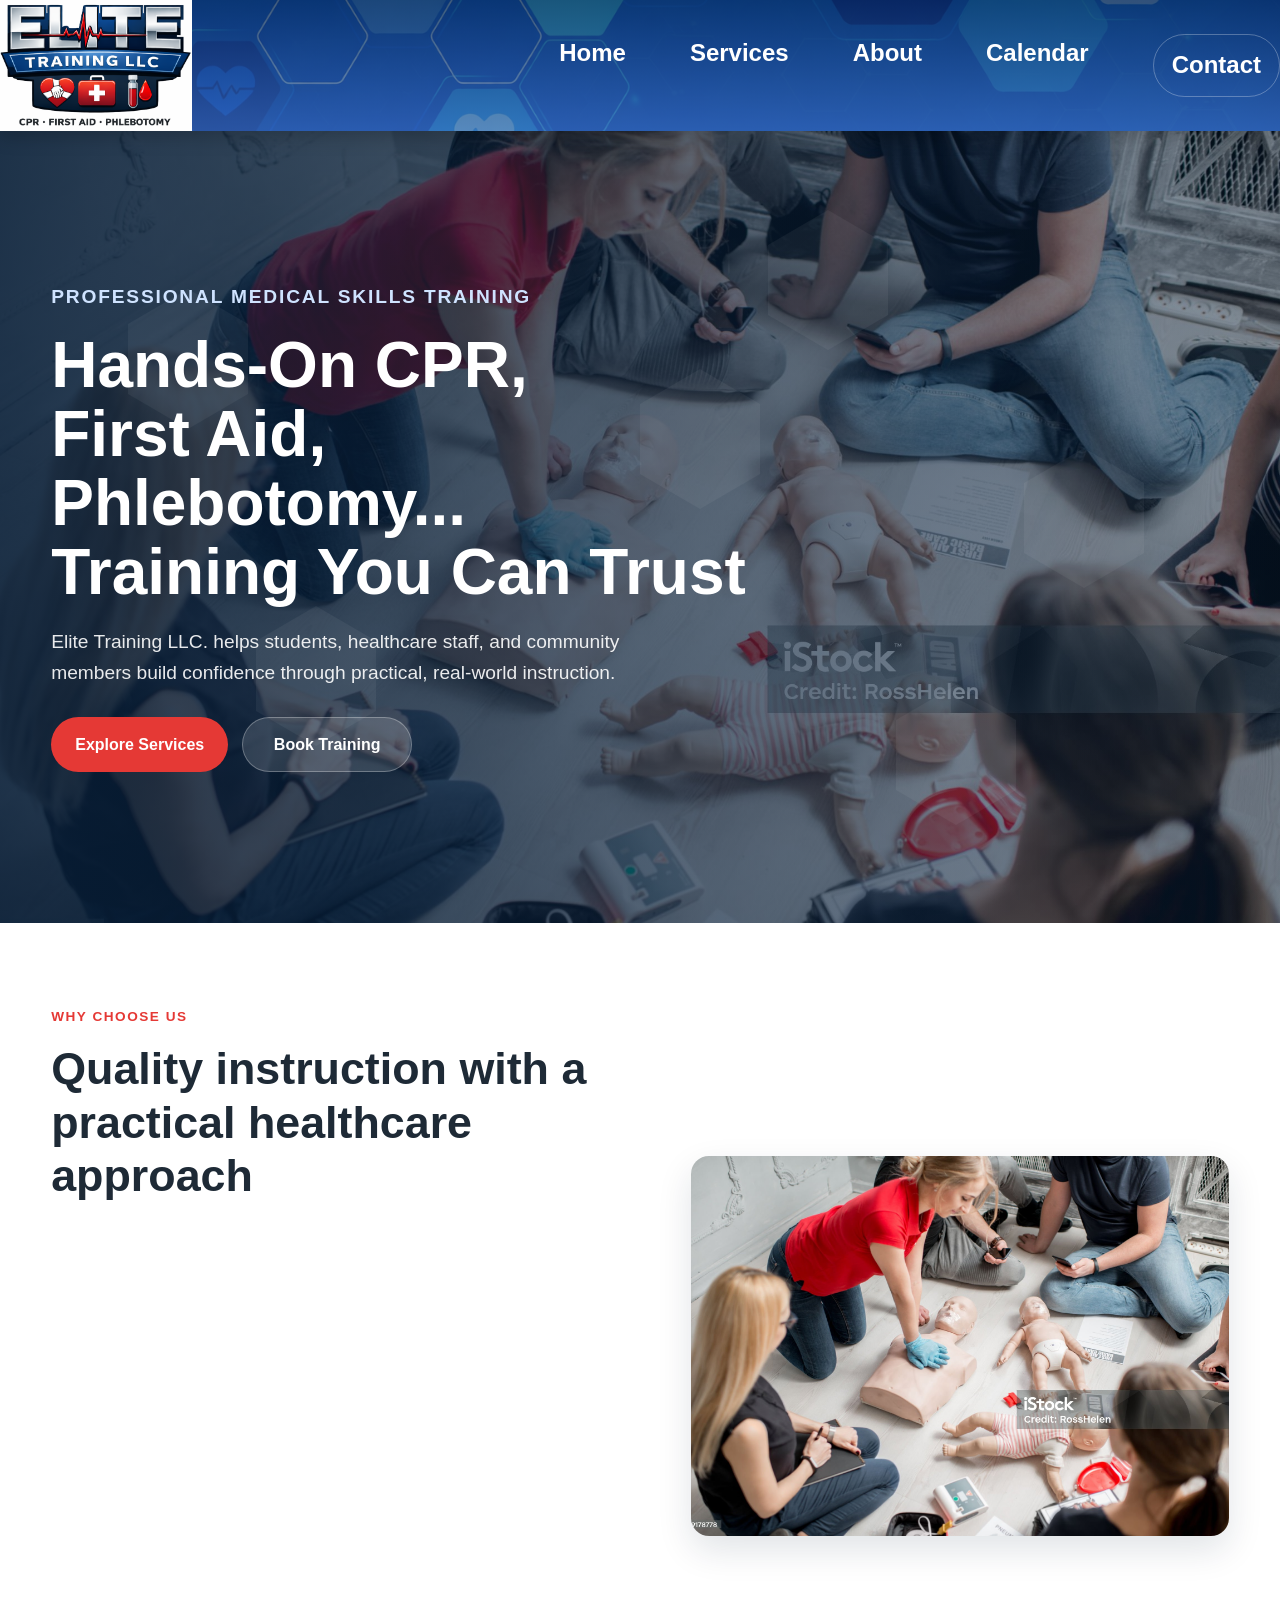
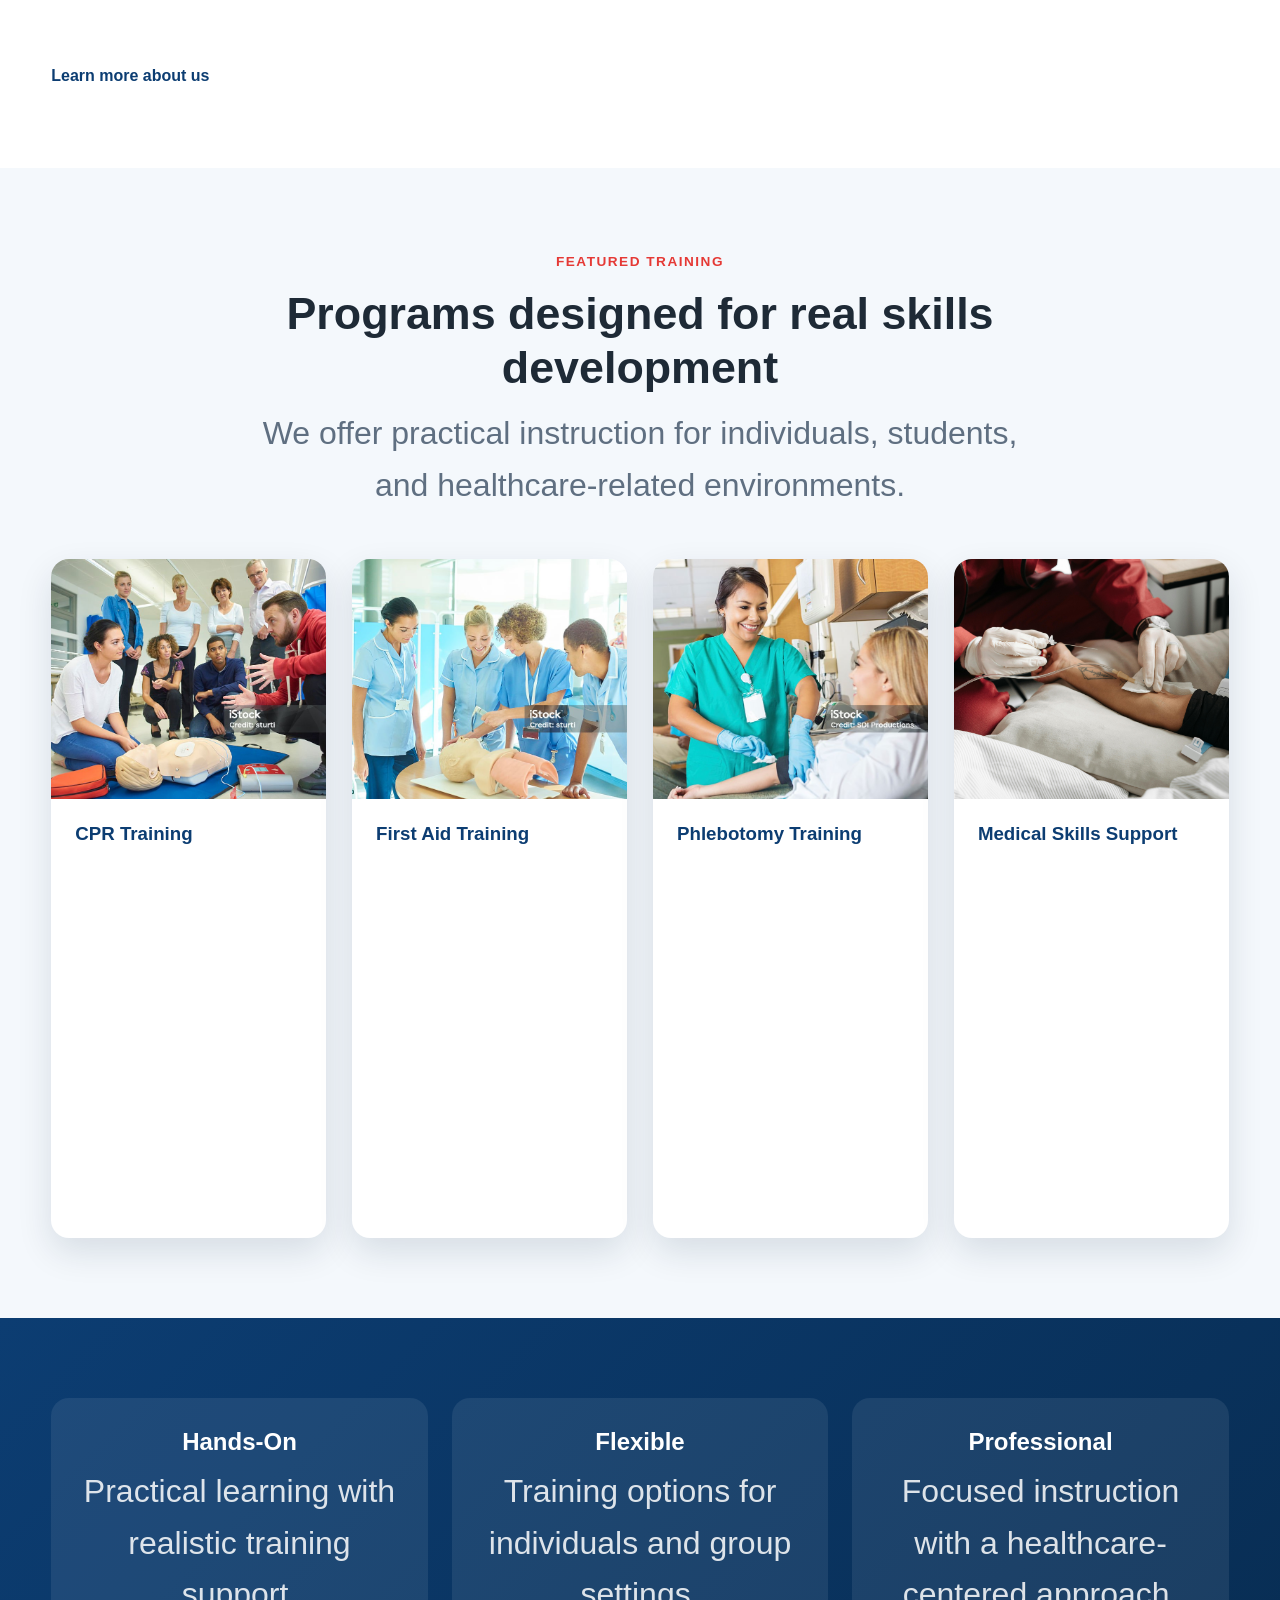
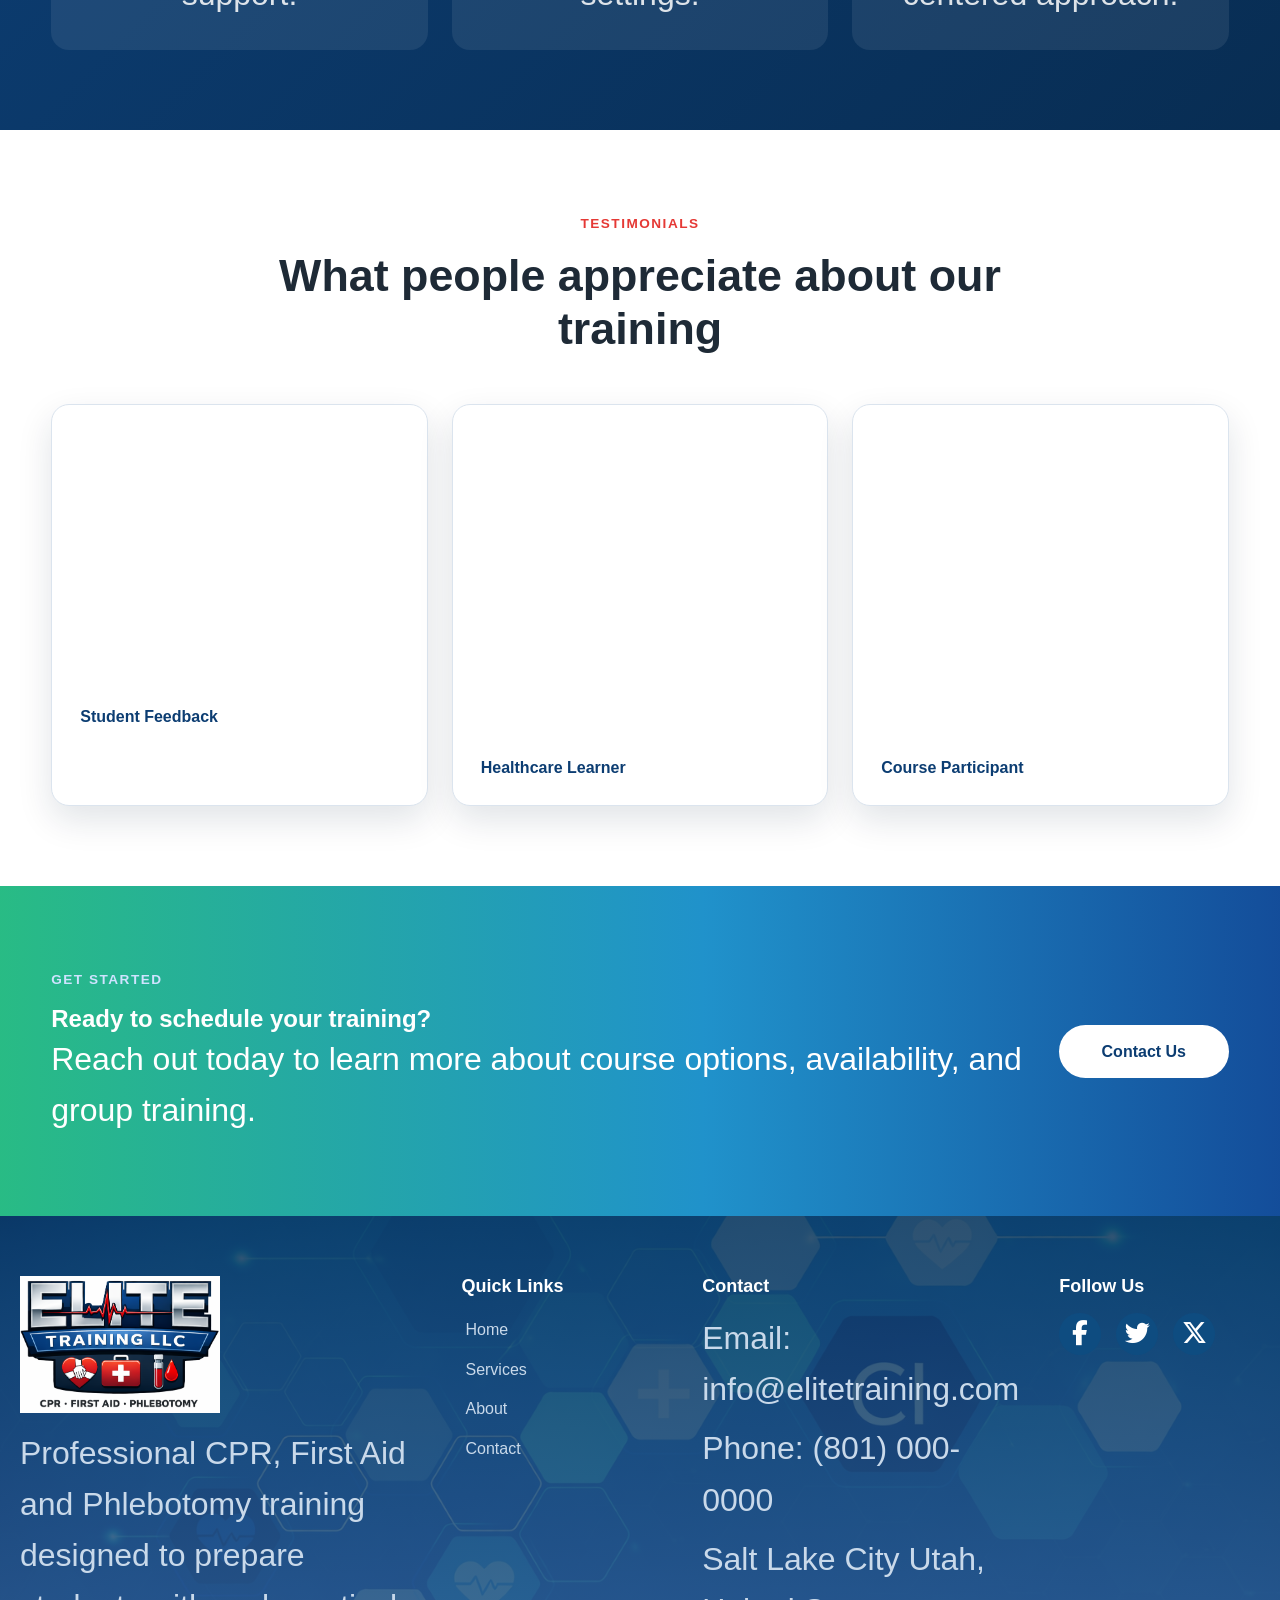
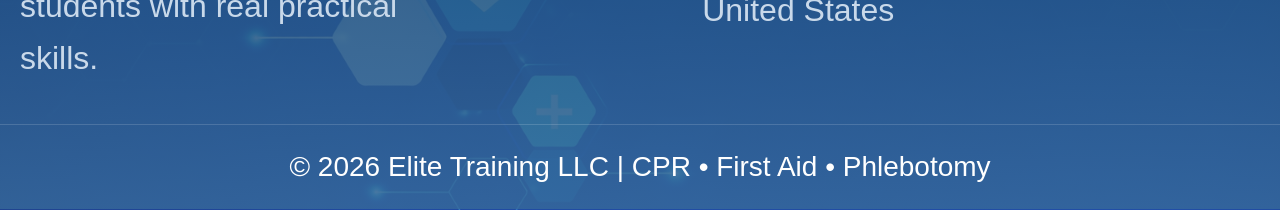
==== index.html @ 1e9cdbea "first commit" ====
<!DOCTYPE html>
<html lang="en">

<head>
    <meta charset="UTF-8" />
    <meta name="viewport" content="width=device-width, initial-scale=1.0" />
    <title>Elite Training LLC | CPR, First Aid & Phlebotomy Training</title>
    <meta name="description"
        content="Elite Training LLC offers professional CPR, First Aid, Phlebotomy, and medical skills training with hands-on instruction and flexible scheduling." />
    <link rel="stylesheet" href="https://cdnjs.cloudflare.com/ajax/libs/font-awesome/6.5.0/css/all.min.css">
    <link rel="stylesheet" href="style/styles.css" />
</head>

<body>
    <header class="site-header">
        <div class="container nav-container">
            <a href="index.html" class="brand">
                <img src="images/eliteLogo.png" alt="Elite Training LLC Logo" class="brand-logo" />
            </a>

            <button class="menu-toggle" id="menuToggle" aria-label="Open navigation">
                ☰
            </button>

            <nav class="site-nav" id="siteNav">
                <a href="index.html active">Home</a>
                <a href="services.html">Services</a>
                <a href="about.html">About</a>
                <a href="calendar.html">Calendar</a>
                <a href="contact.html" class="nav-btn">Contact</a>
            </nav>
        </div>
    </header>

    <main>
        <section class="hero">
            <div class="hex-background">

                <div class="hex"></div>
                <div class="hex"></div>
                <div class="hex"></div>
                <div class="hex"></div>
                <div class="hex"></div>
                <div class="hex"></div>

            </div>
            <div class="hero-overlay"></div>
            <div class="container hero-content">
                <div class="hero-text">
                    <span class="eyebrow">Professional Medical Skills Training</span>
                    <h1>Hands-On CPR, <br> First Aid, Phlebotomy... <br> Training You Can Trust</h1>
                    <p>
                        Elite Training LLC. helps students, healthcare staff, and community
                        members build confidence through practical, real-world instruction.
                    </p>

                    <div class="hero-actions">
                        <a href="services.html" class="btn btn-primary">Explore Services</a>
                        <a href="contact.html" class="btn btn-secondary">Book Training</a>
                    </div>
                </div>
            </div>
        </section>

        <section class="section intro-section">
            <div class="container two-col">
                <div>
                    <span class="section-tag">Why Choose Us</span>
                    <h2>Quality instruction with a practical healthcare approach</h2>
                    <p>
                        We provide focused, supportive, and hands-on training designed to
                        help learners gain the skills they need in real emergency and
                        clinical settings.
                    </p>
                    <p>
                        Whether you are beginning your journey or refreshing your knowledge,
                        our courses are built to help you learn with clarity and confidence.
                    </p>
                    <a href="about.html" class="text-link">Learn more about us</a>
                </div>
                <div class="image-card">
                    <img src="images/cprtraining.jpg" alt="CPR training class" />
                </div>
            </div>
        </section>

        <section class="section services-preview">
            <div class="container">
                <div class="section-heading">
                    <span class="section-tag">Featured Training</span>
                    <h2>Programs designed for real skills development</h2>
                    <p>
                        We offer practical instruction for individuals, students, and
                        healthcare-related environments.
                    </p>
                </div>

                <div class="card-grid">
                    <article class="service-card">
                        <img src="images/cpr.jpg" alt="CPR training session" />
                        <div class="card-body">
                            <h3>CPR Training</h3>
                            <p>
                                Learn essential lifesaving response skills through guided,
                                hands-on practice.
                            </p>
                        </div>
                    </article>

                    <article class="service-card">
                        <img src="images/cprlab.jpg" alt="First aid and healthcare training" />
                        <div class="card-body">
                            <h3>First Aid Training</h3>
                            <p>
                                Build confidence in responding to common emergencies safely and
                                effectively.
                            </p>
                        </div>
                    </article>

                    <article class="service-card">
                        <img src="images/phlebotomy.jpg" alt="Phlebotomy instruction" />
                        <div class="card-body">
                            <h3>Phlebotomy Training</h3>
                            <p>
                                Develop strong foundational blood-draw techniques and patient
                                care practices.
                            </p>
                        </div>
                    </article>

                    <article class="service-card">
                        <img src="images/IVtherapy.jpg" alt="IV therapy training" />
                        <div class="card-body">
                            <h3>Medical Skills Support</h3>
                            <p>
                                Expand your practical exposure with clinical-style instruction
                                and guided learning.
                            </p>
                        </div>
                    </article>
                </div>
            </div>
        </section>

        <section class="section stats-section">
            <div class="container stats-grid">
                <div class="stat-box">
                    <h3>Hands-On</h3>
                    <p>Practical learning with realistic training support.</p>
                </div>
                <div class="stat-box">
                    <h3>Flexible</h3>
                    <p>Training options for individuals and group settings.</p>
                </div>
                <div class="stat-box">
                    <h3>Professional</h3>
                    <p>Focused instruction with a healthcare-centered approach.</p>
                </div>
            </div>
        </section>

        <section class="section testimonials-section">
            <div class="container">
                <div class="section-heading">
                    <span class="section-tag">Testimonials</span>
                    <h2>What people appreciate about our training</h2>
                </div>
                <div class="testimonial-grid">
                    <article class="testimonial-card">
                        <p>“The training felt practical, welcoming, and easy to follow. I left feeling much more
                            confident.”</p>
                        <h4>Student Feedback</h4>
                    </article>
                    <article class="testimonial-card">
                        <p>“Great hands-on instruction and clear explanations. The learning
                            environment was professional and supportive.”</p>
                        <h4>Healthcare Learner</h4>
                    </article>
                    <article class="testimonial-card">
                        <p>
                            “Very organized, modern, and engaging training. It helped me feel
                            prepared for real situations.”
                        </p>
                        <h4>Course Participant</h4>
                    </article>
                </div>
            </div>
        </section>

        <section class="section cta-section">
            <div class="container cta-box">
                <div>
                    <span class="section-tag light">Get Started</span>
                    <h2>Ready to schedule your training?</h2>
                    <p>Reach out today to learn more about course options, availability,
                        and group training.</p>
                </div>
                <a href="contact.html" class="btn btn-light">Contact Us</a>
            </div>
        </section>
    </main>

    <footer class="elite-footer">
        <div class="footer-container">
            <div class="footer-logo">
                <img src="images/eliteLogo.png" alt="Elite Training Logo">
                <p>
                    Professional CPR, First Aid and Phlebotomy training designed to prepare students with real practical
                    skills.
                </p>
            </div>

            <div class="footer-links">
                <h3>Quick Links</h3>
                <ul>
                    <li><a href="index.html">Home</a></li>
                    <li><a href="services.html">Services</a></li>
                    <li><a href="about.html">About</a></li>
                    <li><a href="contact.html">Contact</a></li>
                </ul>
            </div>

            <div class="footer-contact">
                <h3>Contact</h3>
                <p>Email: info@elitetraining.com</p>
                <p>Phone: (801) 000-0000</p>
                <p>Salt Lake City Utah, United States</p>
            </div>

            <div class="footer-social">
                <h3>Follow Us</h3>
                <div class="social-icons">
                    <a href="#"><i class="fa-brands fa-facebook-f"></i></a>
                    <a href="#"><i class="fa-brands fa-twitter"></i></a>
                    <a href="#"><i class="fa-brands fa-x-twitter"></i></a>
                </div>
            </div>
        </div>
        <div class="footer-bottom">
            <p>© 2026 Elite Training LLC | CPR • First Aid • Phlebotomy</p>
        </div>
    </footer>
    <script src="js/script.js"></script>
</body>

</html>
---- style/styles.css ----
:root {
  --primary: #0c3d72;
  --primary-dark: #082d53;
  --accent: #e53935;
  --accent-dark: #c62828;
  --light: #f4f8fc;
  --white: #ffffff;
  --text: #1e2a36;
  --muted: #5f6f81;
  --border: #dbe4ee;
  --shadow: 0 14px 35px rgba(10, 32, 61, 0.12);
  --radius: 18px;
  --max-width: 1200px;
  --transition: 0.3s ease;
}

* {
  margin: 0;
  padding: 0;
  box-sizing: border-box;
}

html {
  scroll-behavior: smooth;
}

body {
  font-family: Arial, Helvetica, sans-serif;
  color: var(--text);
  background: var(--white);
  line-height: 1.6;
}

img {
  display: block;
  width: 100%;
}

a {
  text-decoration: none;
}

ul {
  padding-left: 20px;
}

.container {
  width: min(92%, var(--max-width));
  margin: 0 auto;
}

.section {
  padding: 80px 0;
}

.alt-section {
  background: var(--light);
}

.section-tag {
  display: inline-block;
  color: var(--accent);
  font-weight: 700;
  text-transform: uppercase;
  letter-spacing: 1.5px;
  font-size: 0.85rem;
  margin-bottom: 14px;
}

.section-tag.light {
  color: #cfe3ff;
}

.section-heading {
  text-align: center;
  max-width: 760px;
  margin: 0 auto 48px;
}

.section-heading h2 {
  font-size: clamp(2rem, 4vw, 2.8rem);
  margin-bottom: 14px;
}

.section-heading p {
  color: var(--muted);
}

h1,
h2,
h3,
h4 {
  line-height: 1.2;
}

p {
  color: var(--muted);
}

.site-header {
  position: sticky;
  top: 0;
  z-index: 1000;

  background-image:
    linear-gradient(rgba(10, 40, 80, 0.75), rgba(55, 104, 168, 0.75)),
    url("../images/background2.png");

  background-size: cover;
  background-position: center;
  background-repeat: no-repeat;

  backdrop-filter: blur(4px);
  box-shadow: 0 6px 18px rgba(0, 0, 0, .2);
}

.nav-container{
  display:flex;
  align-items:center;
  justify-content:space-between;
  min-height:86px;
  width:100%;
}

.brand {
  display: flex;
  align-items: center;
}

.brand-logo {
  width: 240px;
  max-width: 80%;
 margin-right:auto;
}

.site-nav {
  display: flex;
  align-items: right;
  gap: 64px;
}

.site-nav a {
  color: var(--white);
  font-weight: 600;
  transition: var(--transition);
  font-size: 1.5em;
}

.site-nav a:hover,
.site-nav a.active {
  color: #cfe3ff;
}

.nav-btn {
  padding: 11px 18px;
  border: 1px solid rgba(255, 255, 255, 0.28);
  border-radius: 999px;
}

.menu-toggle {
  display: none;
  background: transparent;
  border: none;
  color: var(--white);
  font-size: 2rem;
  cursor: pointer;
}

/* Navigation bar */
.hex-background {

  position: absolute;
  top: 0;
  left: 0;

  width: 100%;
  height: 100%;

  overflow: hidden;

  z-index: 1;

}

.hex {

  position: absolute;

  width: 120px;
  height: 70px;

  background: rgba(255, 255, 255, .05);

  margin: 35px 0;

  animation: floatHex 12s infinite ease-in-out;

}

.hex:before,
.hex:after {

  content: "";

  position: absolute;

  width: 0;

  border-left: 60px solid transparent;
  border-right: 60px solid transparent;

}

.hex:before {

  bottom: 100%;
  border-bottom: 35px solid rgba(255, 255, 255, .05);

}

.hex:after {

  top: 100%;
  border-top: 35px solid rgba(255, 255, 255, .05);

}

.hex:nth-child(1) {
  top: 20%;
  left: 10%;
}

.hex:nth-child(2) {
  top: 60%;
  left: 20%;
}

.hex:nth-child(3) {
  top: 30%;
  left: 50%;
}

.hex:nth-child(4) {
  top: 70%;
  left: 70%;
}

.hex:nth-child(5) {
  top: 40%;
  left: 80%;
}

.hex:nth-child(6) {
  top: 10%;
  left: 60%;
}

@keyframes floatHex {

  0% {
    transform: translateY(0)
  }

  50% {
    transform: translateY(-25px)
  }

  100% {
    transform: translateY(0)
  }

}

/*end navigation animation*/



.hero {
  position: relative;
  min-height: 88vh;
  background: url("../images/cprtraining.jpg") center center / cover no-repeat;
  display: flex;
  align-items: center;
}

.hero-overlay {
  position: absolute;
  inset: 0;
  background:
    linear-gradient(to right, rgba(8, 31, 57, 0.86), rgba(8, 31, 57, 0.38)),
    linear-gradient(to top, rgba(8, 31, 57, 0.2), rgba(8, 31, 57, 0.1));
}

.hero-content {
  position: relative;
  z-index: 2;
}

.hero-text {
  max-width: 700px;
  color: var(--white);
}

.eyebrow {
  display: inline-block;
  margin-bottom: 18px;
  color: #cfe3ff;
  text-transform: uppercase;
  letter-spacing: 1.8px;
  font-size: 1.2rem;
  font-weight: 700;
}

.hero h1 {
  font-size: clamp(2.4rem, 5vw, 4.4rem);
  line-height: 1.08;
  margin-bottom: 20px;
  color: var(--white);
}

.hero p {
  color: rgba(255, 255, 255, 0.9);
  max-width: 620px;
  font-size: 1.2rem;
  margin-bottom: 28px;
}

.hero-actions {
  display: flex;
  flex-wrap: wrap;
  gap: 14px;
}

.btn {
  display: inline-flex;
  align-items: center;
  justify-content: center;
  min-width: 170px;
  padding: 14px 24px;
  border-radius: 999px;
  font-weight: 700;
  transition: var(--transition);
}

.btn-primary {
  background: var(--accent);
  color: var(--white);
}

.btn-primary:hover {
  background: var(--accent-dark);
  transform: translateY(-2px);
}

.btn-secondary {
  background: rgba(255, 255, 255, 0.14);
  color: var(--white);
  border: 1px solid rgba(255, 255, 255, 0.28);
}

.btn-secondary:hover {
  background: rgba(255, 255, 255, 0.22);
}

.btn-light {
  background: var(--white);
  color: var(--primary);
}

.btn-light:hover {
  transform: translateY(-2px);
}

.two-col {
  display: grid;
  grid-template-columns: 1.1fr 1fr;
  gap: 48px;
  align-items: center;
}

.two-col h2 {
  font-size: clamp(1.9rem, 4vw, 2.8rem);
  margin-bottom: 18px;
}

.two-col p+p {
  margin-top: 14px;
}

.text-link {
  display: inline-block;
  margin-top: 18px;
  color: var(--primary);
  font-weight: 700;
}

.image-card {
  border-radius: var(--radius);
  overflow: hidden;
  box-shadow: var(--shadow);
}

.image-card img {
  height: 100%;
  min-height: 380px;
  object-fit: cover;
}

.services-preview {
  background: var(--light);
}

.card-grid {
  display: grid;
  grid-template-columns: repeat(4, 1fr);
  gap: 26px;
}

.service-card {
  background: var(--white);
  border-radius: var(--radius);
  overflow: hidden;
  box-shadow: var(--shadow);
  transition: var(--transition);
}

.service-card:hover {
  transform: translateY(-6px);
}

.service-card img {
  height: 240px;
  object-fit: cover;
}

.card-body {
  padding: 24px;
}

.card-body h3 {
  margin-bottom: 10px;
  color: var(--primary);
}

.stats-section {
  background: linear-gradient(135deg, var(--primary), var(--primary-dark));
}

.stats-grid {
  display: grid;
  grid-template-columns: repeat(3, 1fr);
  gap: 24px;
}

.stat-box {
  background: rgba(255, 255, 255, 0.08);
  padding: 30px;
  border-radius: var(--radius);
  color: var(--white);
  text-align: center;
}

.stat-box h3 {
  margin-bottom: 10px;
  color: var(--white);
  font-size: 1.5rem;
}

.stat-box p {
  color: rgba(255, 255, 255, 0.85);
}

.testimonial-grid {
  display: grid;
  grid-template-columns: repeat(3, 1fr);
  gap: 24px;
}

.testimonial-card {
  background: var(--white);
  border: 1px solid var(--border);
  border-radius: var(--radius);
  padding: 28px;
  box-shadow: var(--shadow);
}

.testimonial-card p {
  margin-bottom: 18px;
}

.testimonial-card h4 {
  color: var(--primary);
}

.cta-section {
  background: linear-gradient(90deg,
      rgb(27 183 125 / 94%) 0%,
      rgb(20 140 200 / 95%) 55%,
      rgb(10 70 150 / 96%) 100%);
}

.cta-box {
  display: flex;
  justify-content: space-between;
  align-items: center;
  gap: 30px;
}

.cta-box h2,
.cta-box p {
  color: var(--white);
}

.page-banner {
  background-image:
    linear-gradient(rgba(10, 40, 80, 0.75), rgba(17, 82, 167, 0.75)),
    url("../images/elitebackground.png");

  background-size: cover;
  background-position: center;
  background-repeat: no-repeat;

  backdrop-filter: blur(4px);
  box-shadow: 0 6px 18px rgba(0, 0, 0, .2);
  color: var(--white);
  padding: 90px 0 70px;
}

.page-banner h1 {
  font-size: clamp(2.2rem, 5vw, 3.8rem);
  margin-bottom: 14px;
  max-width: 850px;
}

.page-banner p {
  color: rgba(255, 255, 255, 0.88);
  max-width: 720px;
}

.service-list {
  display: grid;
  gap: 40px;
}

.service-row {
  display: grid;
  grid-template-columns: 1fr 1fr;
  gap: 34px;
  align-items: center;
  background: var(--white);
  border-radius: var(--radius);
  box-shadow: var(--shadow);
  overflow: hidden;
}

.service-row.reverse .service-image {
  order: 2;
}

.service-row.reverse .service-text {
  order: 1;
}

.service-image img {
  height: 100%;
  min-height: 380px;
  object-fit: cover;
}

.service-text {
  padding: 34px;
}

.service-text h2 {
  color: var(--primary);
  margin-bottom: 14px;
}

.service-text p {
  margin-bottom: 16px;
}

.about-list li,
.service-text li {
  margin-bottom: 10px;
  color: var(--muted);
}

.contact-layout {
  display: grid;
  grid-template-columns: 0.95fr 1.05fr;
  gap: 34px;
}

.contact-info,
.contact-form-wrap {
  background: var(--white);
  border-radius: var(--radius);
  box-shadow: var(--shadow);
  padding: 34px;
}

.contact-info h2,
.contact-form h2 {
  color: var(--primary);
  margin-bottom: 14px;
}

.info-box {
  margin-top: 22px;
  padding: 18px;
  background: var(--light);
  border-radius: 14px;
}

.info-box h3 {
  color: var(--primary);
  margin-bottom: 6px;
}

.contact-side-image {
  margin-top: 24px;
  border-radius: 16px;
  height: 280px;
  object-fit: cover;
}

.contact-form {
  display: grid;
  gap: 12px;
}

.contact-form label {
  font-weight: 700;
  color: var(--text);
}

.contact-form input,
.contact-form select,
.contact-form textarea {
  width: 100%;
  padding: 14px 16px;
  border: 1px solid var(--border);
  border-radius: 14px;
  outline: none;
  font-size: 1rem;
  transition: var(--transition);
}

.contact-form input:focus,
.contact-form select:focus,
.contact-form textarea:focus {
  border-color: var(--primary);
  box-shadow: 0 0 0 4px rgba(12, 61, 114, 0.1);
}

.form-btn {
  margin-top: 8px;
  border: none;
  cursor: pointer;
}

.form-message {
  margin-top: 8px;
  font-weight: 700;
  color: var(--primary);
}

/* FOOTER */

.elite-footer {

  background-image:
    linear-gradient(rgba(11, 52, 88, 0.85), rgba(55, 106, 154, 0.9)),
    url("../images/background2.png");

  background-size: cover;
  background-position: center;
  background-repeat: no-repeat;

  color: white;
  padding-top: 60px;
  font-family: Arial, Helvetica, sans-serif;
}

.footer-container {
  max-width: 1500px;
  margin: auto;
  display: grid;
  grid-template-columns: 2fr 1fr 1fr 1fr;
  gap: 40px;
  padding: 0 20px 40px;
}

.footer-logo img {
  width: 200px;
  margin-bottom: 15px;
}

.footer-logo p {
  color: #c9d9ea;
  line-height: 1.6;
}

.footer-links h3,
.footer-contact h3,
.footer-social h3 {
  margin-bottom: 15px;
  font-size: 18px;
}

.footer-links ul {
  list-style: none;
  padding: 2px;
}

.footer-links li {
  margin-bottom: 10px;
  padding: 2px;
}

.footer-links a {
  text-decoration: none;
  color: #c9d9ea;
  transition: .3s;
}

.footer-links a:hover {
  color: #6bd1ff;
}

.footer-contact p {
  color: #c9d9ea;
  margin-bottom: 8px;
}

.social-icons {
  display: flex;
  gap: 15px;
  margin-top: 10px;
}

.social-icons a {
  width: 42px;
  height: 42px;
  display: flex;
  align-items: center;
  justify-content: center;
  background: #0e4c80;
  border-radius: 50%;
  font-size: 25px;
  color: white;
  transition: .3s;

}


.social-icons a:hover {

  background: #19a4e3;

  transform: scale(1.1);

}


.footer-bottom {
  border-top: 1px solid rgba(255, 255, 255, 0.15);
  text-align: center;
  padding: 20px;
  font-size: 14px;
  color: #c9d9ea;
}

p {
  color: white;
  font-size: 2em;
}

@media (max-width: 1080px) {
  .card-grid {
    grid-template-columns: repeat(2, 1fr);
  }

  .testimonial-grid {
    grid-template-columns: 1fr;
  }

  .contact-layout,
  .two-col,
  .service-row {
    grid-template-columns: 1fr;
  }

  .service-row.reverse .service-image,
  .service-row.reverse .service-text {
    order: initial;
  }

  .stats-grid {
    grid-template-columns: 1fr;
  }

  .cta-box {
    flex-direction: column;
    align-items: flex-start;
  }
}

@media (max-width: 820px) {
  .menu-toggle {
    display: block;
  }

  .site-nav {
    position: absolute;
    top: 86px;
    right: 4%;
    background: var(--primary);
    border-radius: 18px;
    box-shadow: var(--shadow);
    width: min(320px, 92vw);
    padding: 18px;
    display: none;
    flex-direction: column;
    align-items: flex-start;
    gap: 64px;
  }

  .site-nav.show {
    display: flex;
  }

  .nav-btn {
    width: 100%;
    text-align: center;
  }

  .hero {
    min-height: 78vh;
  }

  .brand-logo {
    width: 170px;
  }
}

@media (max-width: 640px) {
  .section {
    padding: 64px 0;
  }

  .hero-actions {
    flex-direction: column;
    align-items: flex-start;
  }

  .btn {
    width: 100%;
    max-width: 260px;
  }

  .card-grid {
    grid-template-columns: 1fr;
  }

  .footer-content {
    flex-direction: column;
  }

  .service-text,
  .contact-info,
  .contact-form-wrap {
    padding: 24px;
  }

  .page-banner {
    padding: 72px 0 56px;
  }
}

/* Calendar */

.dashboard {
  padding: 80px 40px;
}

.dashboard-grid {
  display: grid;
  grid-template-columns: repeat(3, 1fr);
  gap: 30px;
}

.dashboard-card {
  background: white;
  padding: 30px;
  border-radius: 10px;
  box-shadow: 0 10px 20px rgba(0, 0, 0, .1);
}
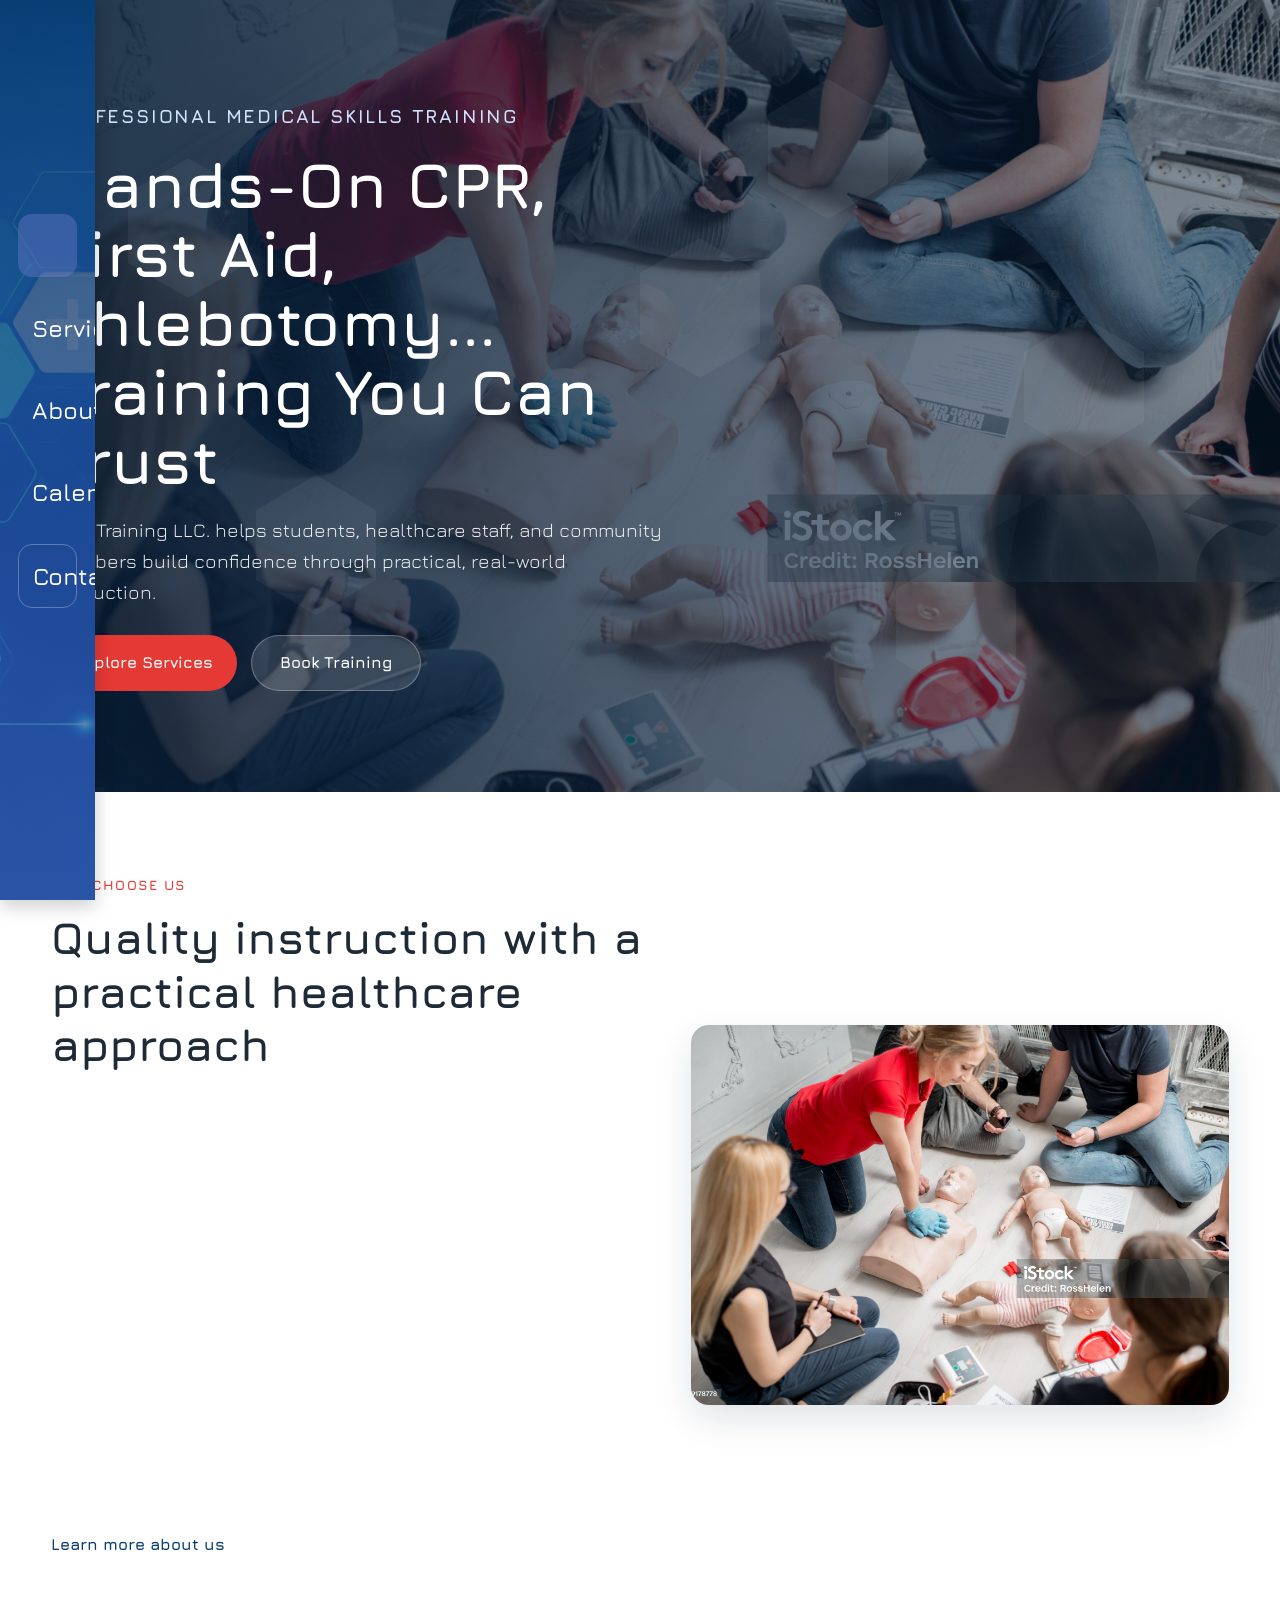
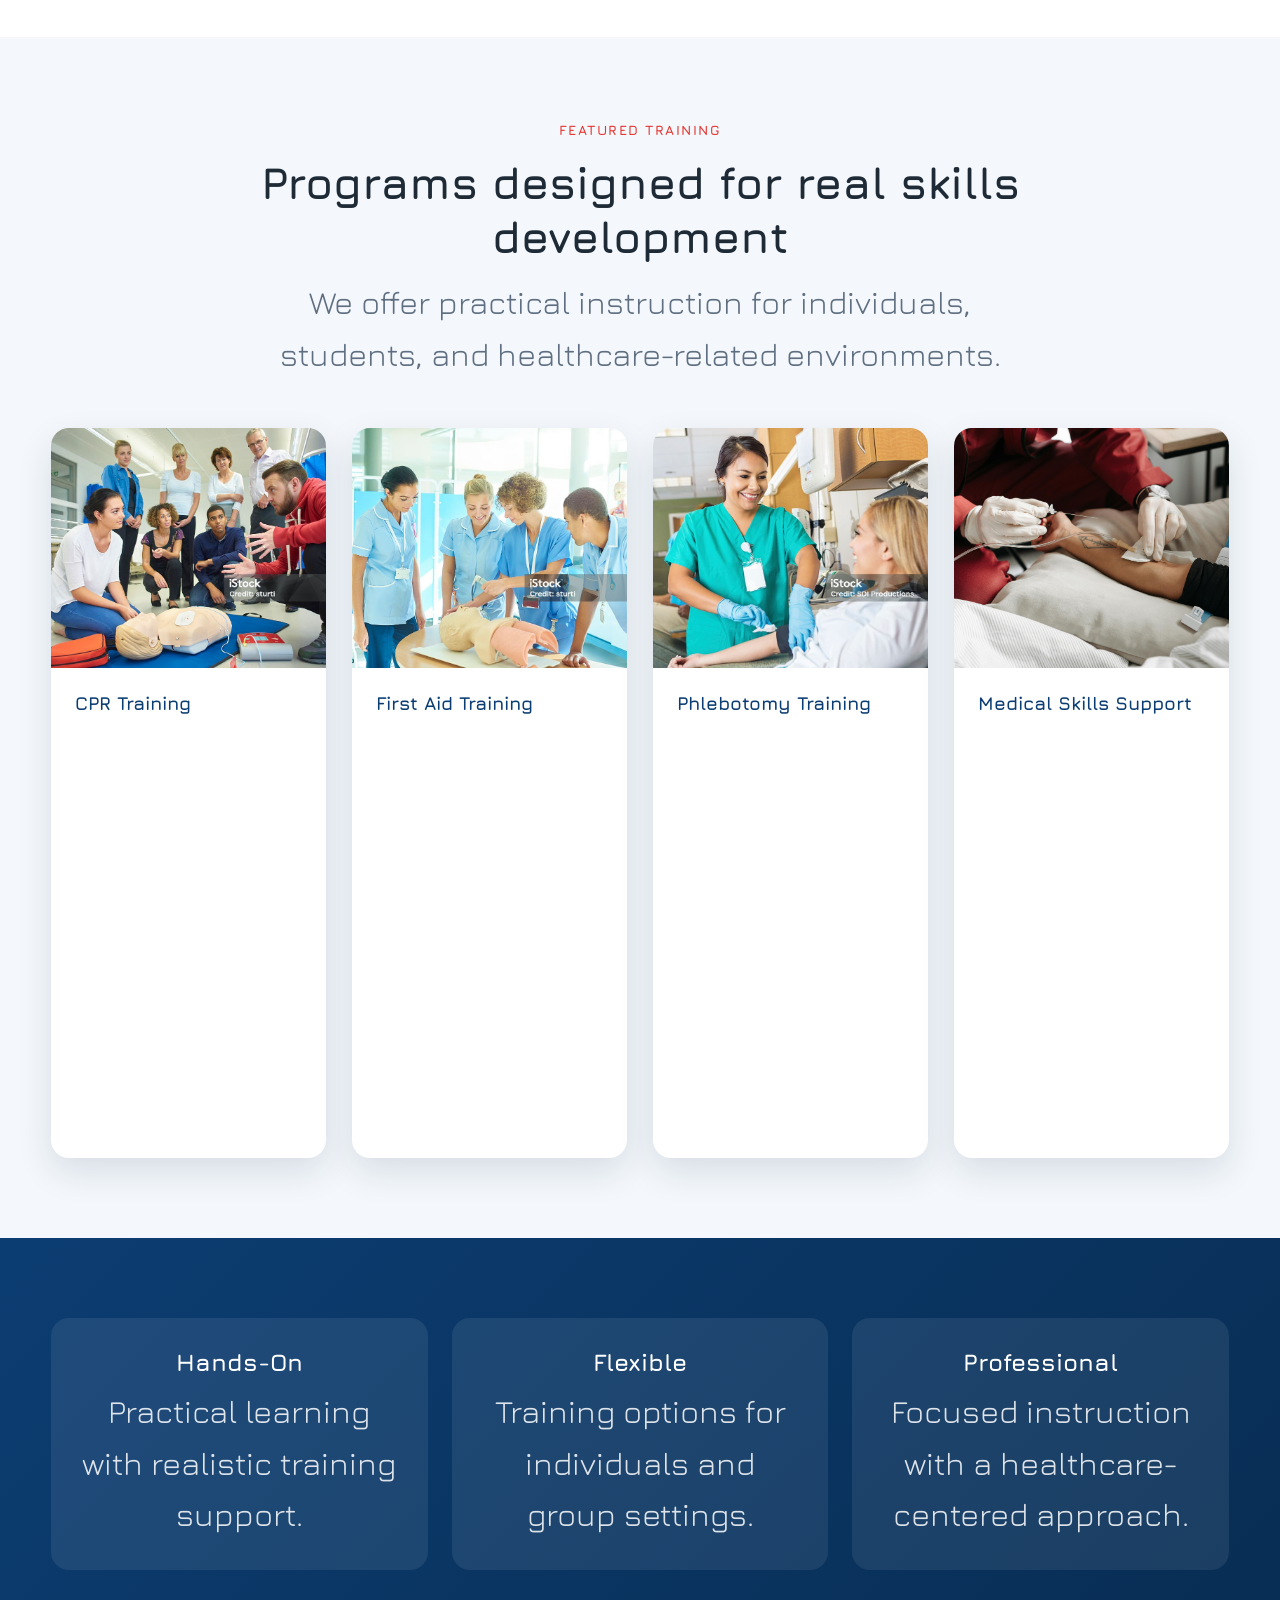
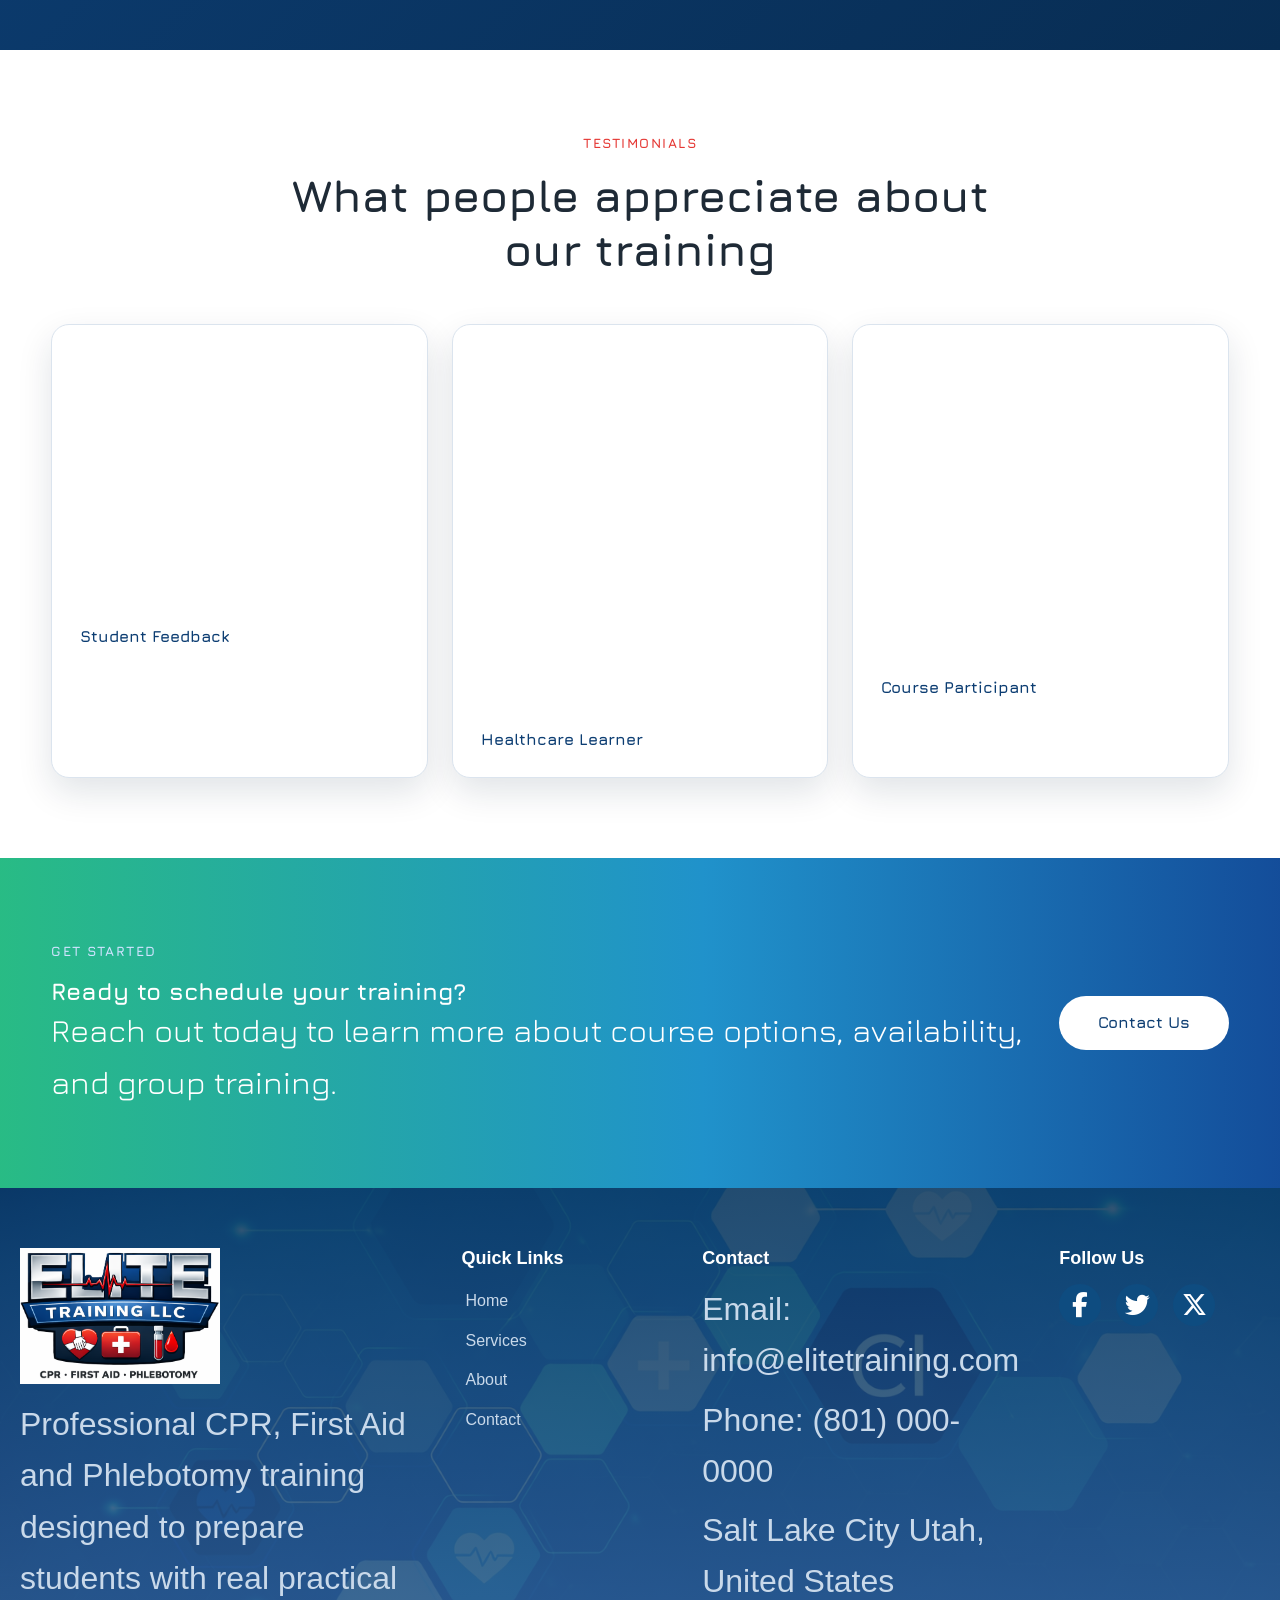
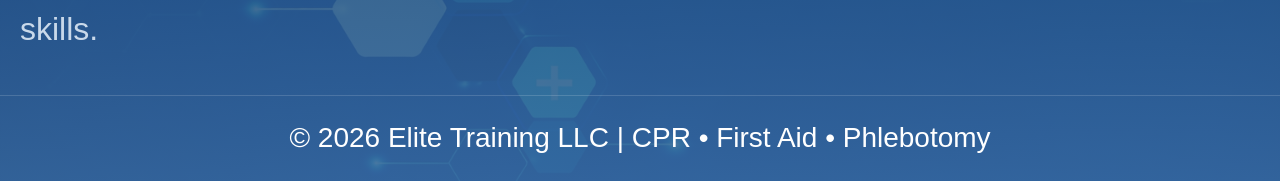
==== commit 8fac292c: "update navigation bar" ====
--- a/index.html
+++ b/index.html
@@ -9,6 +9,9 @@
         content="Elite Training LLC offers professional CPR, First Aid, Phlebotomy, and medical skills training with hands-on instruction and flexible scheduling." />
     <link rel="stylesheet" href="https://cdnjs.cloudflare.com/ajax/libs/font-awesome/6.5.0/css/all.min.css">
     <link rel="stylesheet" href="style/styles.css" />
+    <link rel="preconnect" href="https://fonts.googleapis.com">
+    <link rel="preconnect" href="https://fonts.gstatic.com" crossorigin>
+    <link href="https://fonts.googleapis.com/css2?family=Jura:wght@300..700&display=swap" rel="stylesheet">
 </head>
 
 <body>
@@ -23,7 +26,7 @@
             </button>
 
             <nav class="site-nav" id="siteNav">
-                <a href="index.html active">Home</a>
+                <a href="index.html" class="active"><span class="nav-link">Home</span></a>
                 <a href="services.html">Services</a>
                 <a href="about.html">About</a>
                 <a href="calendar.html">Calendar</a>
--- a/style/styles.css
+++ b/style/styles.css
@@ -25,7 +25,7 @@
 }
 
 body {
-  font-family: Arial, Helvetica, sans-serif;
+  font-family: "Jura", sans-serif;
   color: var(--text);
   background: var(--white);
   line-height: 1.6;
@@ -98,9 +98,14 @@
 }
 
 .site-header {
-  position: sticky;
+  
+  position: fixed;
   top: 0;
+  left: 0;
+  width: 95px;
+  height: 100vh;
   z-index: 1000;
+  overflow:hidden;
 
   background-image:
     linear-gradient(rgba(10, 40, 80, 0.75), rgba(55, 104, 168, 0.75)),
@@ -112,43 +117,85 @@
 
   backdrop-filter: blur(4px);
   box-shadow: 0 6px 18px rgba(0, 0, 0, .2);
+  transition: width 0.80s ease;
+}
+
+.site-header:hover {
+  width: 280px;
 }
 
 .nav-container{
   display:flex;
-  align-items:center;
-  justify-content:space-between;
-  min-height:86px;
+  flex-direction: column;
+  align-items:flex-start;
+  justify-content:flex-start;
   width:100%;
+  padding: 24px 18px;
 }
 
 .brand {
   display: flex;
   align-items: center;
+  margin-bottom: 40px;
+  justify-content: center;
+  width: 100%;
 }
 
 .brand-logo {
-  width: 240px;
-  max-width: 80%;
- margin-right:auto;
+  width: 200px;
+  max-width: 220px;
+  min-width: 220px;
+  opacity: 0;
+  transform: translateX(-10px);
+  transition: opacity 0.40s ease, transform 0.40s ease;
+
+}
+
+.site-header:hover .brand-logo {
+  opacity: 1;
+  transform: translateX(0);
 }
 
 .site-nav {
   display: flex;
-  align-items: right;
-  gap: 64px;
+  flex-direction: column;
+  align-items: flex-start;
+  gap: 20px;
+  width: 100%;
+}
+
+.nav-link {
+  opacity: 0;
+  transform: translateX(-10px);
+  transition: all 0.40s ease;
+  white-space: nowrap;
+} 
+
+.site-header:hover .nav-link {
+  opacity: 1;
+  transform: translateX(0);
+
 }
 
 .site-nav a {
+  display: flex;
+  align-items: center;
+  width: 100%;
+  min-height: 52px;
+  padding: 12px 14px;
+  border-radius: 14px;
   color: var(--white);
   font-weight: 600;
   transition: var(--transition);
   font-size: 1.5em;
+  white-space: nowrap;
+  text-decoration: none;
 }
 
 .site-nav a:hover,
 .site-nav a.active {
   color: #cfe3ff;
+  background: rgba(108, 123, 201, 0.408);
 }
 
 .nav-btn {
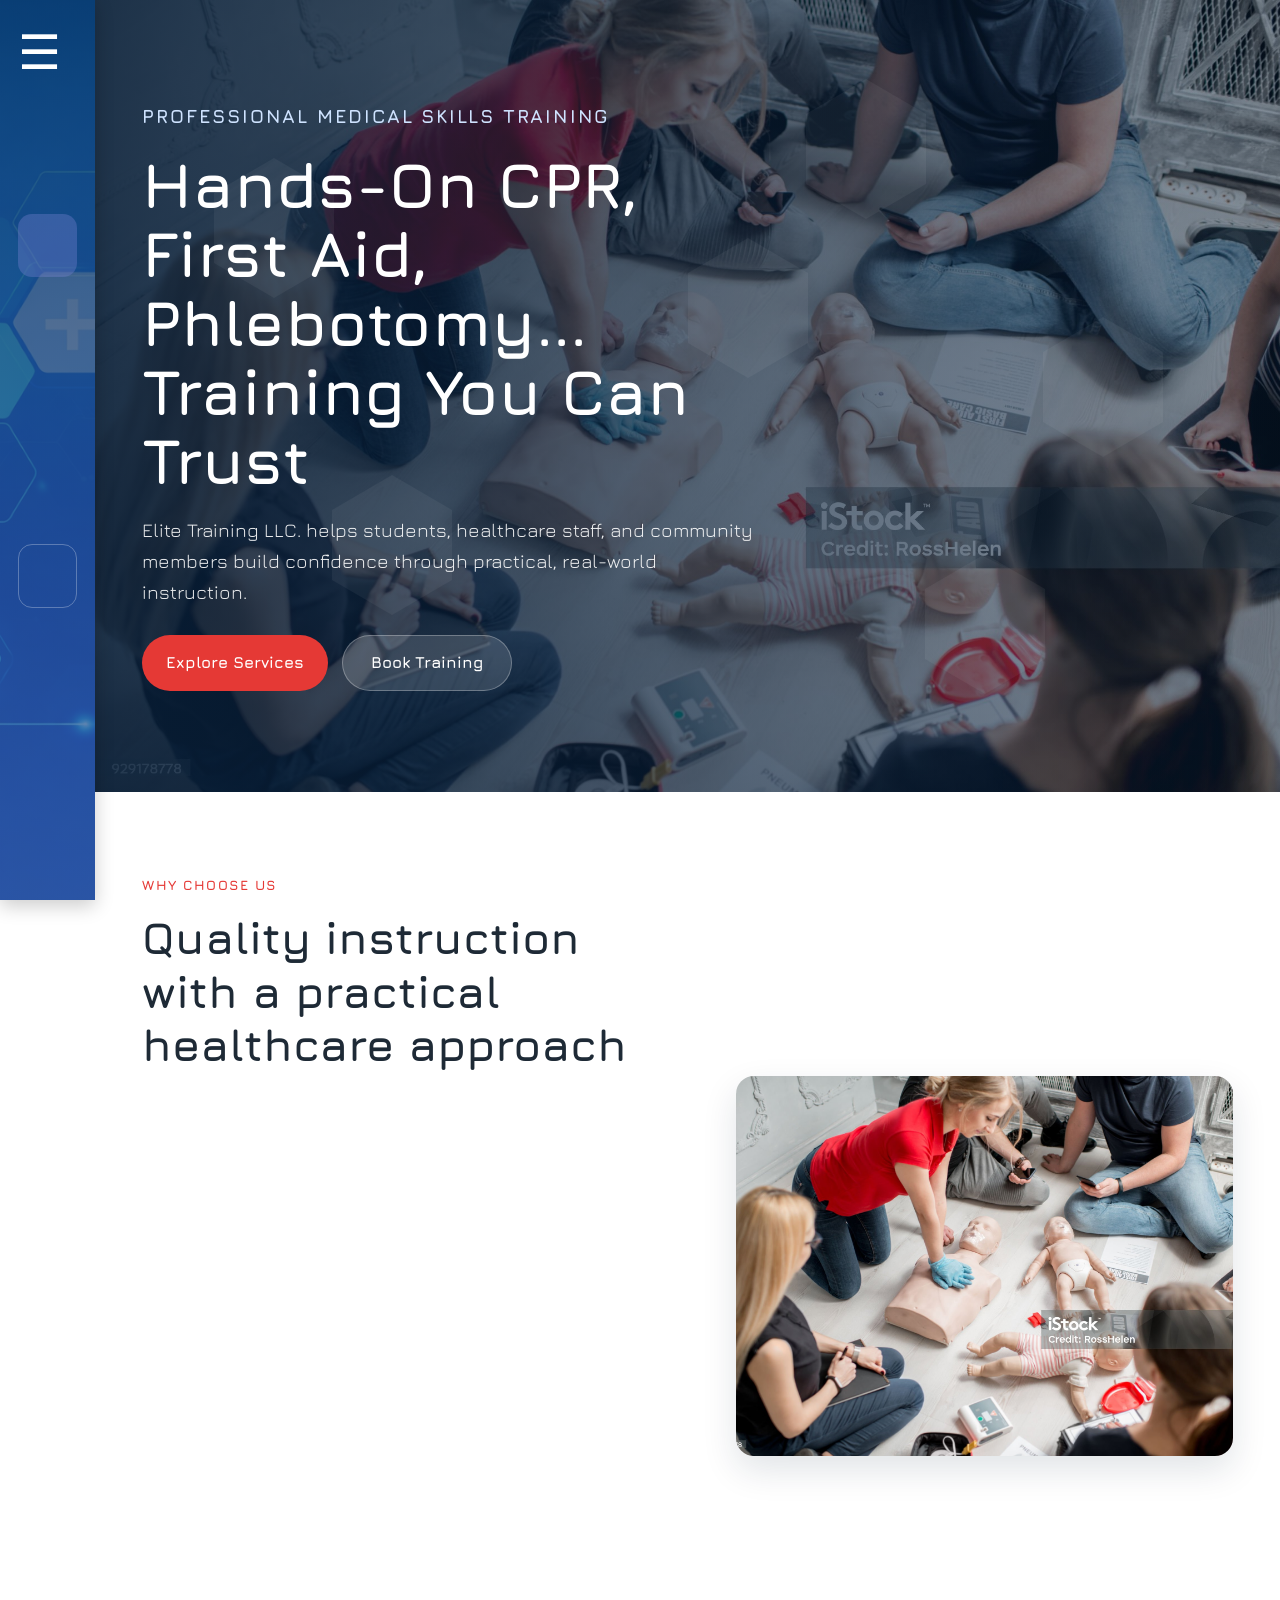
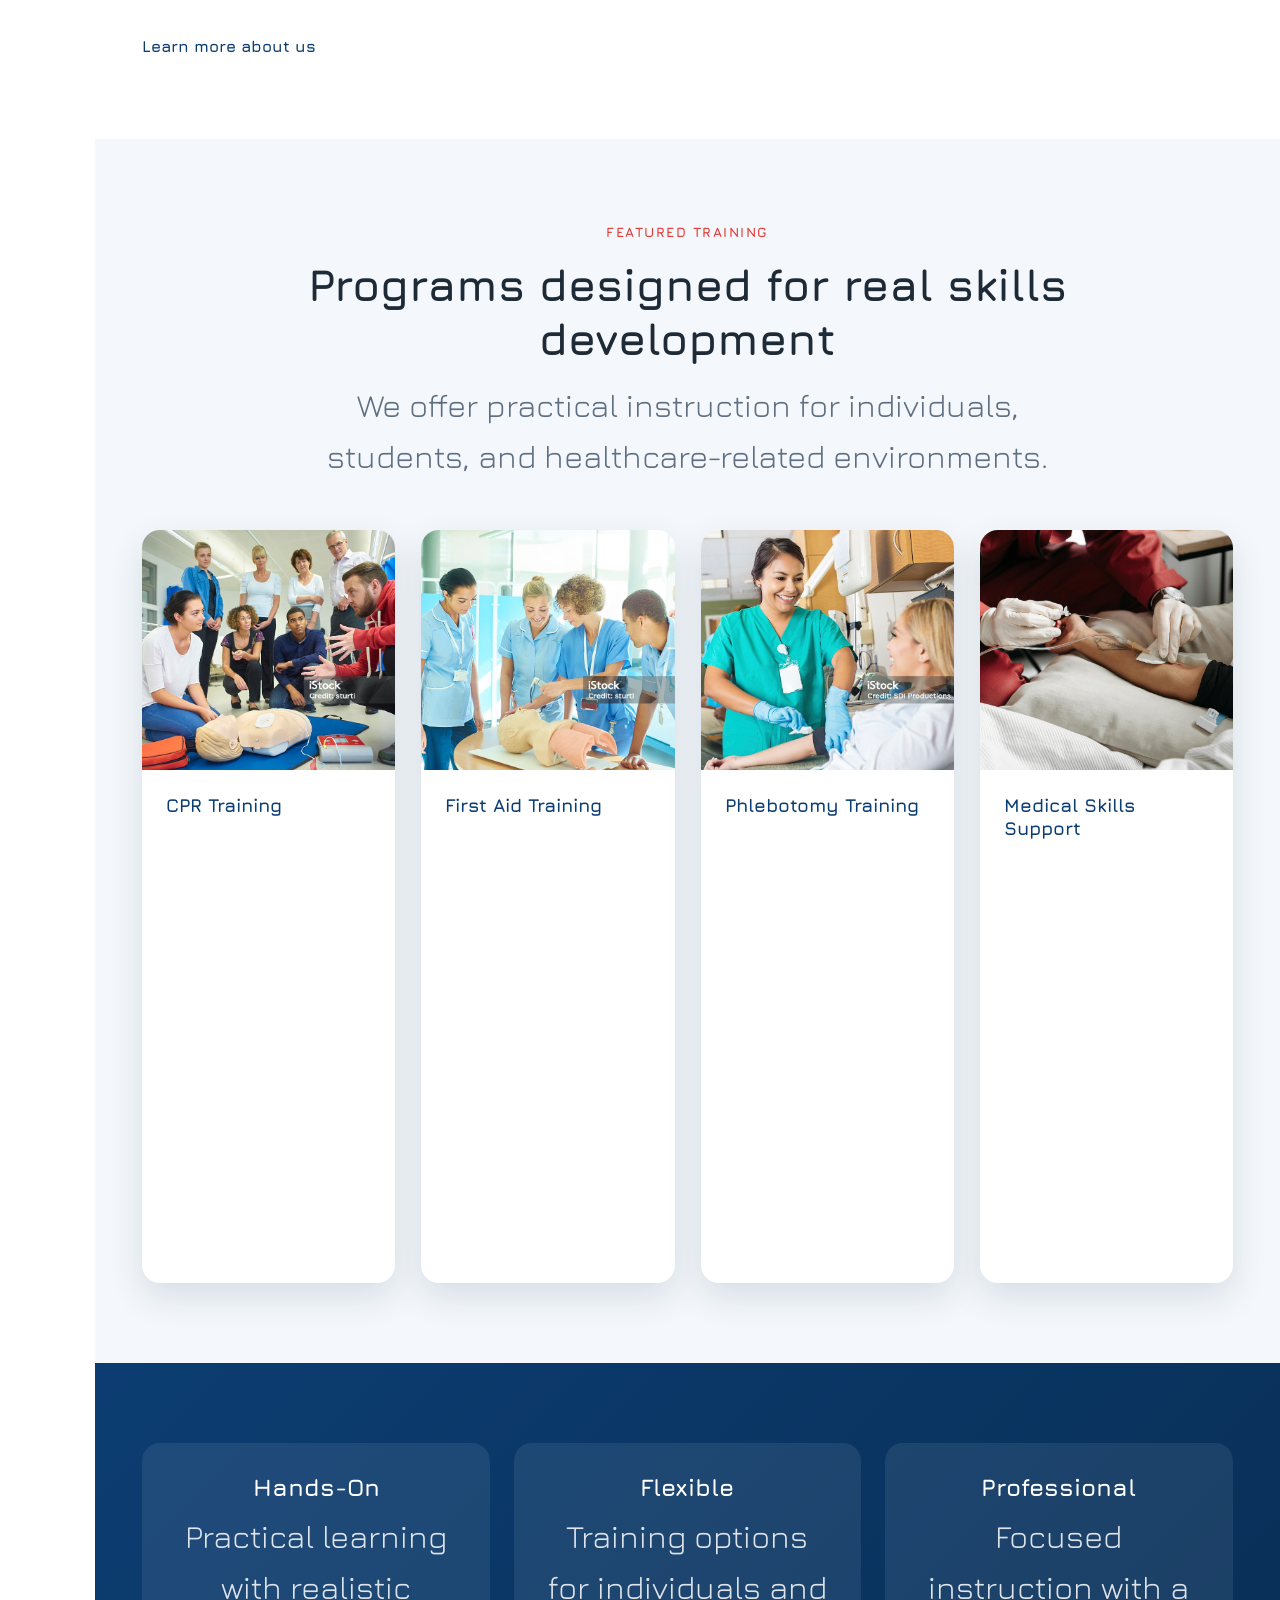
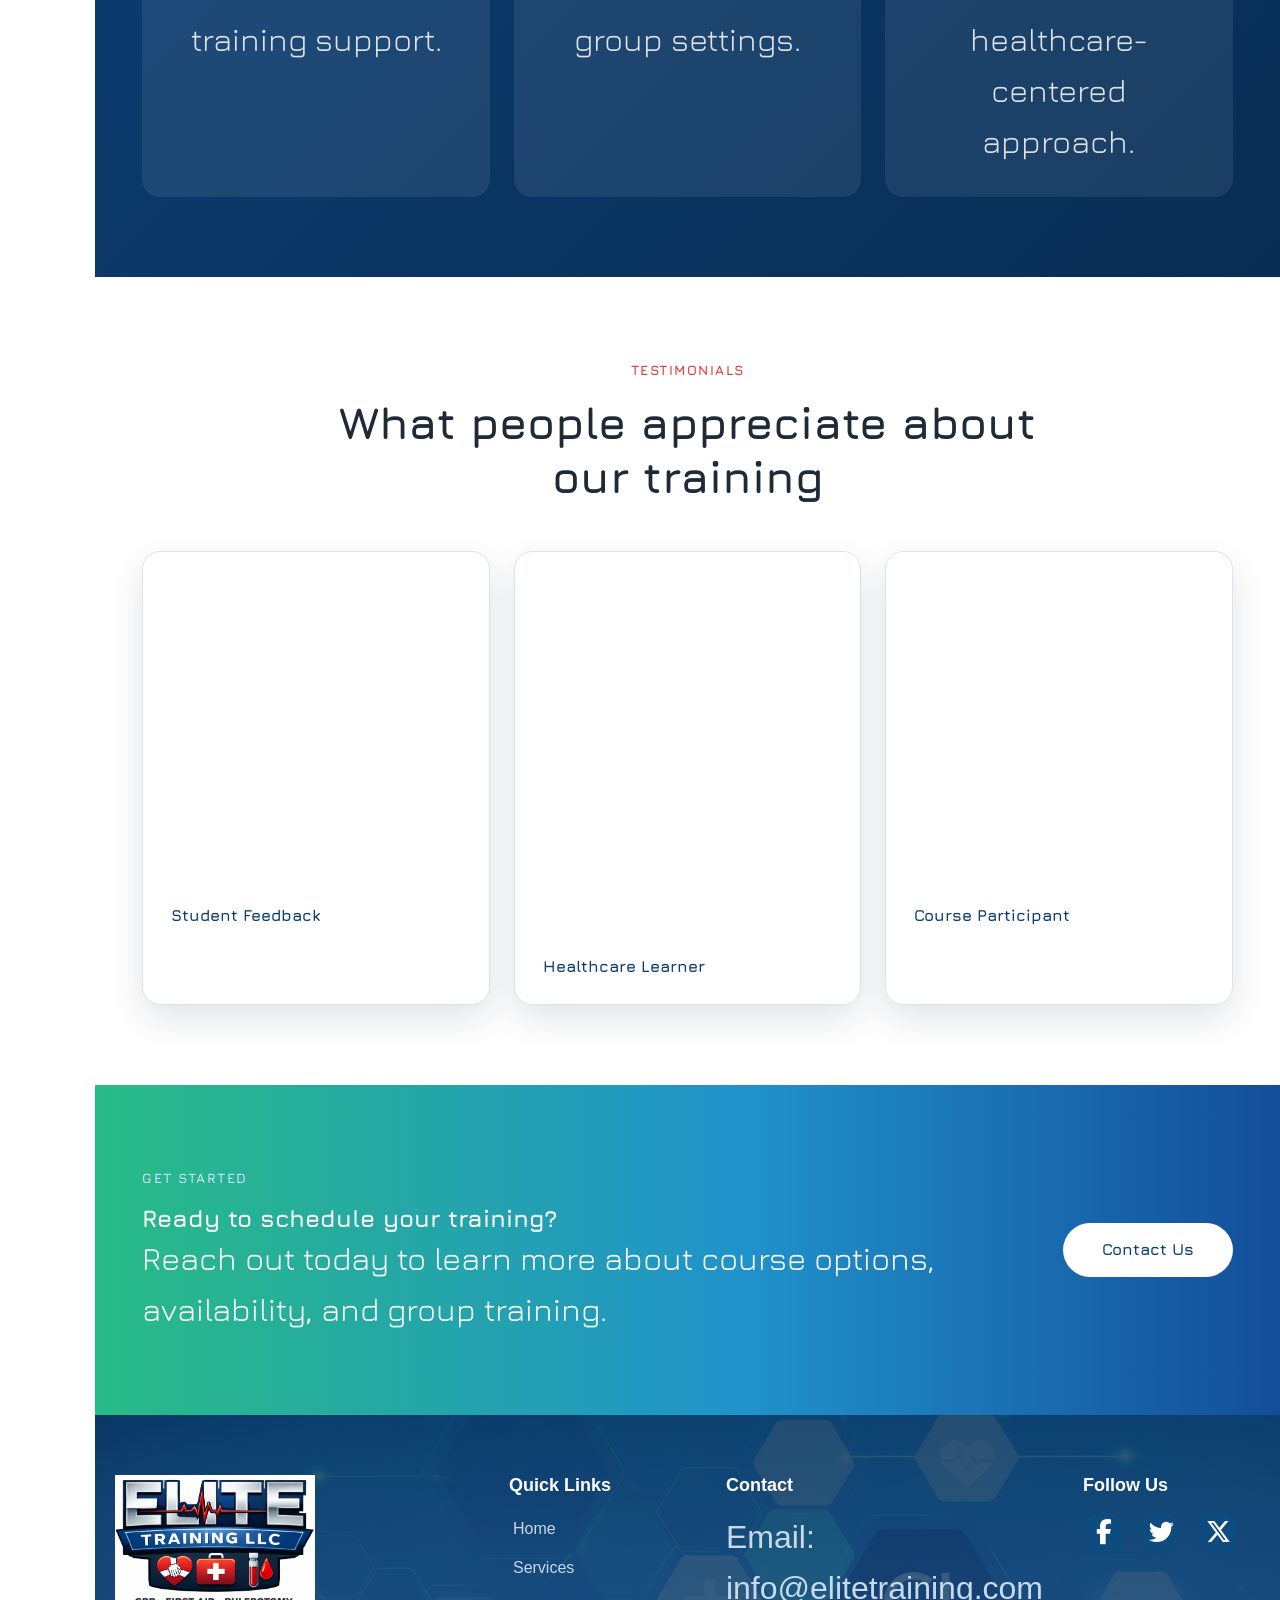
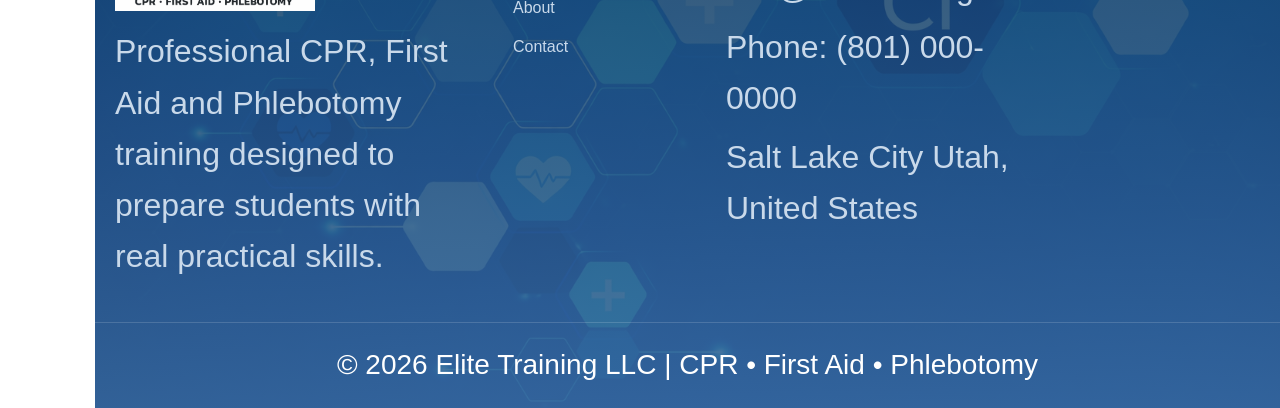
==== commit 42409ef6: "update navigation bar" ====
--- a/index.html
+++ b/index.html
@@ -27,181 +27,180 @@
 
             <nav class="site-nav" id="siteNav">
                 <a href="index.html" class="active"><span class="nav-link">Home</span></a>
-                <a href="services.html">Services</a>
-                <a href="about.html">About</a>
-                <a href="calendar.html">Calendar</a>
-                <a href="contact.html" class="nav-btn">Contact</a>
+                <a href="services.html"><span class="nav-link">Services</span></a>
+                <a href="about.html"><span class="nav-link">About</span></a>
+                <a href="calendar.html"><span class="nav-link">Calendar</span></a>
+                <a href="contact.html" class="nav-btn"><span class="nav-link">Contact</span></a>
             </nav>
         </div>
-    </header>
-
+    </header> 
     <main>
-        <section class="hero">
-            <div class="hex-background">
-
-                <div class="hex"></div>
-                <div class="hex"></div>
-                <div class="hex"></div>
-                <div class="hex"></div>
-                <div class="hex"></div>
-                <div class="hex"></div>
-
-            </div>
-            <div class="hero-overlay"></div>
-            <div class="container hero-content">
-                <div class="hero-text">
-                    <span class="eyebrow">Professional Medical Skills Training</span>
-                    <h1>Hands-On CPR, <br> First Aid, Phlebotomy... <br> Training You Can Trust</h1>
+    <section class="hero">
+        <div class="hex-background">
+
+            <div class="hex"></div>
+            <div class="hex"></div>
+            <div class="hex"></div>
+            <div class="hex"></div>
+            <div class="hex"></div>
+            <div class="hex"></div>
+
+        </div>
+        <div class="hero-overlay"></div>
+        <div class="container hero-content">
+            <div class="hero-text">
+                <span class="eyebrow">Professional Medical Skills Training</span>
+                <h1>Hands-On CPR, <br> First Aid, Phlebotomy... <br> Training You Can Trust</h1>
+                <p>
+                    Elite Training LLC. helps students, healthcare staff, and community
+                    members build confidence through practical, real-world instruction.
+                </p>
+
+                <div class="hero-actions">
+                    <a href="services.html" class="btn btn-primary">Explore Services</a>
+                    <a href="contact.html" class="btn btn-secondary">Book Training</a>
+                </div>
+            </div>
+        </div>
+    </section>
+
+    <section class="section intro-section">
+        <div class="container two-col">
+            <div>
+                <span class="section-tag">Why Choose Us</span>
+                <h2>Quality instruction with a practical healthcare approach</h2>
+                <p>
+                    We provide focused, supportive, and hands-on training designed to
+                    help learners gain the skills they need in real emergency and
+                    clinical settings.
+                </p>
+                <p>
+                    Whether you are beginning your journey or refreshing your knowledge,
+                    our courses are built to help you learn with clarity and confidence.
+                </p>
+                <a href="about.html" class="text-link">Learn more about us</a>
+            </div>
+            <div class="image-card">
+                <img src="images/cprtraining.jpg" alt="CPR training class" />
+            </div>
+        </div>
+    </section>
+
+    <section class="section services-preview">
+        <div class="container">
+            <div class="section-heading">
+                <span class="section-tag">Featured Training</span>
+                <h2>Programs designed for real skills development</h2>
+                <p>
+                    We offer practical instruction for individuals, students, and
+                    healthcare-related environments.
+                </p>
+            </div>
+
+            <div class="card-grid">
+                <article class="service-card">
+                    <img src="images/cpr.jpg" alt="CPR training session" />
+                    <div class="card-body">
+                        <h3>CPR Training</h3>
+                        <p>
+                            Learn essential lifesaving response skills through guided,
+                            hands-on practice.
+                        </p>
+                    </div>
+                </article>
+
+                <article class="service-card">
+                    <img src="images/cprlab.jpg" alt="First aid and healthcare training" />
+                    <div class="card-body">
+                        <h3>First Aid Training</h3>
+                        <p>
+                            Build confidence in responding to common emergencies safely and
+                            effectively.
+                        </p>
+                    </div>
+                </article>
+
+                <article class="service-card">
+                    <img src="images/phlebotomy.jpg" alt="Phlebotomy instruction" />
+                    <div class="card-body">
+                        <h3>Phlebotomy Training</h3>
+                        <p>
+                            Develop strong foundational blood-draw techniques and patient
+                            care practices.
+                        </p>
+                    </div>
+                </article>
+
+                <article class="service-card">
+                    <img src="images/IVtherapy.jpg" alt="IV therapy training" />
+                    <div class="card-body">
+                        <h3>Medical Skills Support</h3>
+                        <p>
+                            Expand your practical exposure with clinical-style instruction
+                            and guided learning.
+                        </p>
+                    </div>
+                </article>
+            </div>
+        </div>
+    </section>
+
+    <section class="section stats-section">
+        <div class="container stats-grid">
+            <div class="stat-box">
+                <h3>Hands-On</h3>
+                <p>Practical learning with realistic training support.</p>
+            </div>
+            <div class="stat-box">
+                <h3>Flexible</h3>
+                <p>Training options for individuals and group settings.</p>
+            </div>
+            <div class="stat-box">
+                <h3>Professional</h3>
+                <p>Focused instruction with a healthcare-centered approach.</p>
+            </div>
+        </div>
+    </section>
+
+    <section class="section testimonials-section">
+        <div class="container">
+            <div class="section-heading">
+                <span class="section-tag">Testimonials</span>
+                <h2>What people appreciate about our training</h2>
+            </div>
+            <div class="testimonial-grid">
+                <article class="testimonial-card">
+                    <p>“The training felt practical, welcoming, and easy to follow. I left feeling much more
+                        confident.”</p>
+                    <h4>Student Feedback</h4>
+                </article>
+                <article class="testimonial-card">
+                    <p>“Great hands-on instruction and clear explanations. The learning
+                        environment was professional and supportive.”</p>
+                    <h4>Healthcare Learner</h4>
+                </article>
+                <article class="testimonial-card">
                     <p>
-                        Elite Training LLC. helps students, healthcare staff, and community
-                        members build confidence through practical, real-world instruction.
+                        “Very organized, modern, and engaging training. It helped me feel
+                        prepared for real situations.”
                     </p>
-
-                    <div class="hero-actions">
-                        <a href="services.html" class="btn btn-primary">Explore Services</a>
-                        <a href="contact.html" class="btn btn-secondary">Book Training</a>
-                    </div>
-                </div>
-            </div>
-        </section>
-
-        <section class="section intro-section">
-            <div class="container two-col">
-                <div>
-                    <span class="section-tag">Why Choose Us</span>
-                    <h2>Quality instruction with a practical healthcare approach</h2>
-                    <p>
-                        We provide focused, supportive, and hands-on training designed to
-                        help learners gain the skills they need in real emergency and
-                        clinical settings.
-                    </p>
-                    <p>
-                        Whether you are beginning your journey or refreshing your knowledge,
-                        our courses are built to help you learn with clarity and confidence.
-                    </p>
-                    <a href="about.html" class="text-link">Learn more about us</a>
-                </div>
-                <div class="image-card">
-                    <img src="images/cprtraining.jpg" alt="CPR training class" />
-                </div>
-            </div>
-        </section>
-
-        <section class="section services-preview">
-            <div class="container">
-                <div class="section-heading">
-                    <span class="section-tag">Featured Training</span>
-                    <h2>Programs designed for real skills development</h2>
-                    <p>
-                        We offer practical instruction for individuals, students, and
-                        healthcare-related environments.
-                    </p>
-                </div>
-
-                <div class="card-grid">
-                    <article class="service-card">
-                        <img src="images/cpr.jpg" alt="CPR training session" />
-                        <div class="card-body">
-                            <h3>CPR Training</h3>
-                            <p>
-                                Learn essential lifesaving response skills through guided,
-                                hands-on practice.
-                            </p>
-                        </div>
-                    </article>
-
-                    <article class="service-card">
-                        <img src="images/cprlab.jpg" alt="First aid and healthcare training" />
-                        <div class="card-body">
-                            <h3>First Aid Training</h3>
-                            <p>
-                                Build confidence in responding to common emergencies safely and
-                                effectively.
-                            </p>
-                        </div>
-                    </article>
-
-                    <article class="service-card">
-                        <img src="images/phlebotomy.jpg" alt="Phlebotomy instruction" />
-                        <div class="card-body">
-                            <h3>Phlebotomy Training</h3>
-                            <p>
-                                Develop strong foundational blood-draw techniques and patient
-                                care practices.
-                            </p>
-                        </div>
-                    </article>
-
-                    <article class="service-card">
-                        <img src="images/IVtherapy.jpg" alt="IV therapy training" />
-                        <div class="card-body">
-                            <h3>Medical Skills Support</h3>
-                            <p>
-                                Expand your practical exposure with clinical-style instruction
-                                and guided learning.
-                            </p>
-                        </div>
-                    </article>
-                </div>
-            </div>
-        </section>
-
-        <section class="section stats-section">
-            <div class="container stats-grid">
-                <div class="stat-box">
-                    <h3>Hands-On</h3>
-                    <p>Practical learning with realistic training support.</p>
-                </div>
-                <div class="stat-box">
-                    <h3>Flexible</h3>
-                    <p>Training options for individuals and group settings.</p>
-                </div>
-                <div class="stat-box">
-                    <h3>Professional</h3>
-                    <p>Focused instruction with a healthcare-centered approach.</p>
-                </div>
-            </div>
-        </section>
-
-        <section class="section testimonials-section">
-            <div class="container">
-                <div class="section-heading">
-                    <span class="section-tag">Testimonials</span>
-                    <h2>What people appreciate about our training</h2>
-                </div>
-                <div class="testimonial-grid">
-                    <article class="testimonial-card">
-                        <p>“The training felt practical, welcoming, and easy to follow. I left feeling much more
-                            confident.”</p>
-                        <h4>Student Feedback</h4>
-                    </article>
-                    <article class="testimonial-card">
-                        <p>“Great hands-on instruction and clear explanations. The learning
-                            environment was professional and supportive.”</p>
-                        <h4>Healthcare Learner</h4>
-                    </article>
-                    <article class="testimonial-card">
-                        <p>
-                            “Very organized, modern, and engaging training. It helped me feel
-                            prepared for real situations.”
-                        </p>
-                        <h4>Course Participant</h4>
-                    </article>
-                </div>
-            </div>
-        </section>
-
-        <section class="section cta-section">
-            <div class="container cta-box">
-                <div>
-                    <span class="section-tag light">Get Started</span>
-                    <h2>Ready to schedule your training?</h2>
-                    <p>Reach out today to learn more about course options, availability,
-                        and group training.</p>
-                </div>
-                <a href="contact.html" class="btn btn-light">Contact Us</a>
-            </div>
-        </section>
+                    <h4>Course Participant</h4>
+                </article>
+            </div>
+        </div>
+    </section>
+
+    <section class="section cta-section">
+        <div class="container cta-box">
+            <div>
+                <span class="section-tag light">Get Started</span>
+                <h2>Ready to schedule your training?</h2>
+                <p>Reach out today to learn more about course options, availability,
+                    and group training.</p>
+            </div>
+            <a href="contact.html" class="btn btn-light">Contact Us</a>
+        </div>
+    </section>
     </main>
 
     <footer class="elite-footer">
--- a/style/styles.css
+++ b/style/styles.css
@@ -121,7 +121,7 @@
 }
 
 .site-header:hover {
-  width: 280px;
+  width: 260px;
 }
 
 .nav-container{
@@ -139,6 +139,7 @@
   margin-bottom: 40px;
   justify-content: center;
   width: 100%;
+  position: relative;
 }
 
 .brand-logo {
@@ -205,12 +206,20 @@
 }
 
 .menu-toggle {
-  display: none;
+  position: absolute;
   background: transparent;
   border: none;
   color: var(--white);
-  font-size: 2rem;
+  font-size: 3rem;
   cursor: pointer;
+  opacity: 1;
+  transition: opacity 0.30s ease;
+}
+
+.site-header:hover .menu-toggle {
+  opacity: 0;
+  pointer-events: none;
+
 }
 
 /* Navigation bar */
@@ -301,6 +310,17 @@
   top: 10%;
   left: 60%;
 }
+/*add to navigation onJueves night*/
+main,
+footer{
+  margin-left:95px;
+  transition: margin-left .6s ease;
+}
+
+.site-header:hover + main{
+  margin-left:280px;
+}
+
 
 @keyframes floatHex {
 
@@ -803,11 +823,8 @@
 
 
 .social-icons a:hover {
-
   background: #19a4e3;
-
   transform: scale(1.1);
-
 }
 
 
@@ -878,6 +895,8 @@
     display: flex;
   }
 
+  
+
   .nav-btn {
     width: 100%;
     text-align: center;
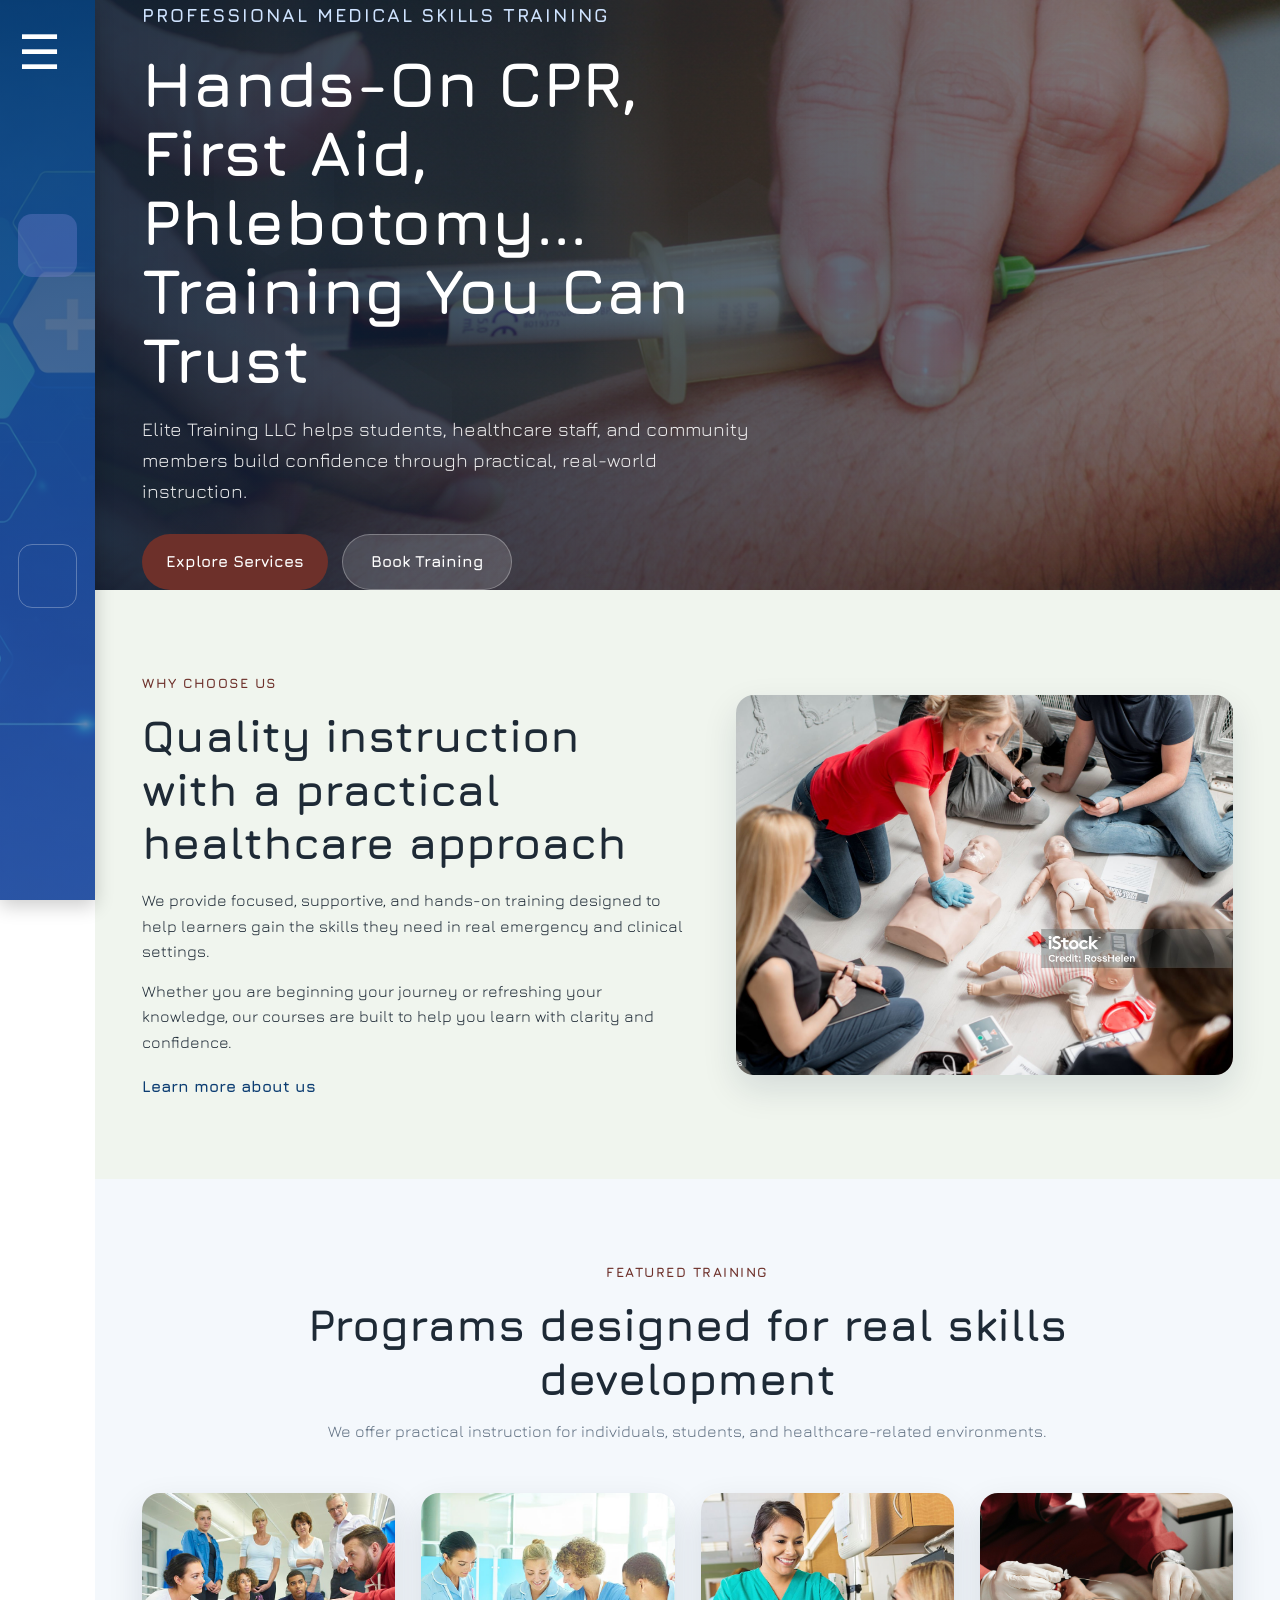
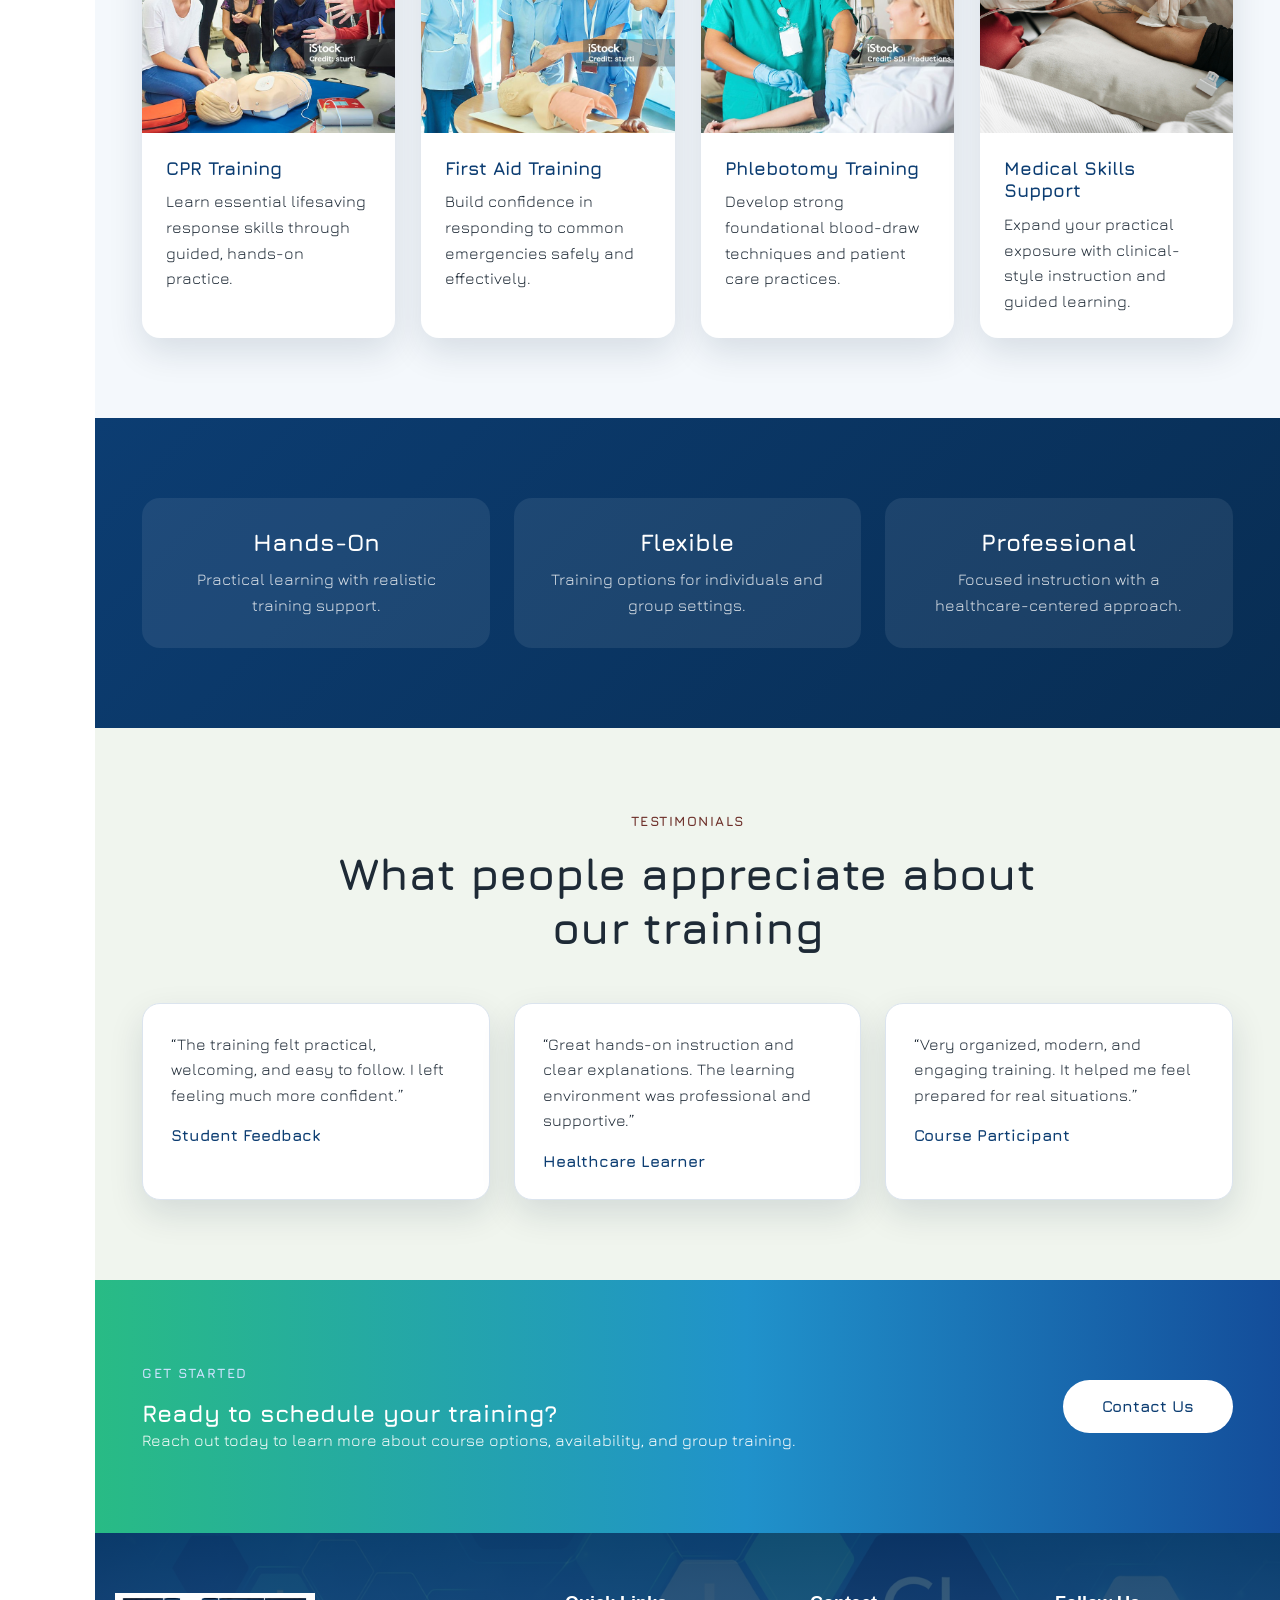
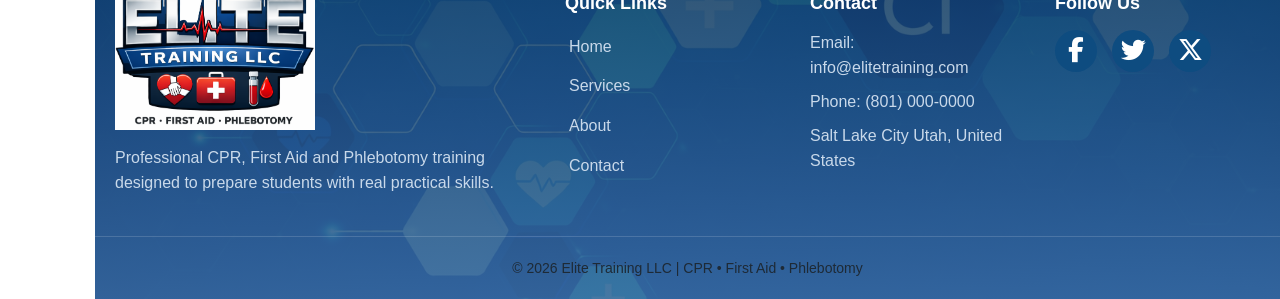
==== commit 19ebdbf8: "update colors slide hero and contact colors" ====
--- a/index.html
+++ b/index.html
@@ -33,174 +33,203 @@
                 <a href="contact.html" class="nav-btn"><span class="nav-link">Contact</span></a>
             </nav>
         </div>
-    </header> 
+    </header>
     <main>
-    <section class="hero">
-        <div class="hex-background">
-
-            <div class="hex"></div>
-            <div class="hex"></div>
-            <div class="hex"></div>
-            <div class="hex"></div>
-            <div class="hex"></div>
-            <div class="hex"></div>
-
-        </div>
-        <div class="hero-overlay"></div>
-        <div class="container hero-content">
-            <div class="hero-text">
-                <span class="eyebrow">Professional Medical Skills Training</span>
-                <h1>Hands-On CPR, <br> First Aid, Phlebotomy... <br> Training You Can Trust</h1>
-                <p>
-                    Elite Training LLC. helps students, healthcare staff, and community
-                    members build confidence through practical, real-world instruction.
-                </p>
-
-                <div class="hero-actions">
-                    <a href="services.html" class="btn btn-primary">Explore Services</a>
-                    <a href="contact.html" class="btn btn-secondary">Book Training</a>
-                </div>
-            </div>
-        </div>
-    </section>
-
-    <section class="section intro-section">
-        <div class="container two-col">
-            <div>
-                <span class="section-tag">Why Choose Us</span>
-                <h2>Quality instruction with a practical healthcare approach</h2>
-                <p>
-                    We provide focused, supportive, and hands-on training designed to
-                    help learners gain the skills they need in real emergency and
-                    clinical settings.
-                </p>
-                <p>
-                    Whether you are beginning your journey or refreshing your knowledge,
-                    our courses are built to help you learn with clarity and confidence.
-                </p>
-                <a href="about.html" class="text-link">Learn more about us</a>
-            </div>
-            <div class="image-card">
-                <img src="images/cprtraining.jpg" alt="CPR training class" />
-            </div>
-        </div>
-    </section>
-
-    <section class="section services-preview">
-        <div class="container">
-            <div class="section-heading">
-                <span class="section-tag">Featured Training</span>
-                <h2>Programs designed for real skills development</h2>
-                <p>
-                    We offer practical instruction for individuals, students, and
-                    healthcare-related environments.
-                </p>
-            </div>
-
-            <div class="card-grid">
-                <article class="service-card">
-                    <img src="images/cpr.jpg" alt="CPR training session" />
-                    <div class="card-body">
-                        <h3>CPR Training</h3>
+        <section class="hero">
+
+            <div class="hero-carousel">
+                <div class="hero-slide active">
+                    <img src="images/carrusel.jpg" alt="Phlebotomy blood draw training">
+                </div>
+
+                <div class="hero-slide">
+                    <img src="images/carrusel1.jpg" alt="Healthcare future training message">
+                </div>
+
+                <div class="hero-slide">
+                    <img src="images/carrusel2.jpg" alt="Medical IV patient care training">
+                </div>
+
+                <div class="hero-slide">
+                    <img src="images/carrusel3.jpg" alt="Clinical healthcare training environment">
+                </div>
+            </div>
+
+            <div class="hex-background">
+                <div class="hex"></div>
+                <div class="hex"></div>
+                <div class="hex"></div>
+                <div class="hex"></div>
+                <div class="hex"></div>
+                <div class="hex"></div>
+            </div>
+
+            <div class="hero-overlay"></div>
+
+            <div class="container hero-content">
+                <div class="hero-text">
+
+                    <span class="eyebrow">Professional Medical Skills Training</span>
+
+                    <h1>
+                        Hands-On CPR, <br>
+                        First Aid, Phlebotomy... <br>
+                        Training You Can Trust
+                    </h1>
+
+                    <p>
+                        Elite Training LLC helps students, healthcare staff,
+                        and community members build confidence through practical,
+                        real-world instruction.
+                    </p>
+
+                    <div class="hero-actions">
+                        <a href="services.html" class="btn btn-primary">Explore Services</a>
+                        <a href="contact.html" class="btn btn-secondary">Book Training</a>
+                    </div>
+
+                </div>
+            </div>
+
+        </section>
+
+        <section class="section intro-section">
+            <div class="container two-col">
+                <div>
+                    <span class="section-tag">Why Choose Us</span>
+                    <h2>Quality instruction with a practical healthcare approach</h2>
+                    <p>
+                        We provide focused, supportive, and hands-on training designed to
+                        help learners gain the skills they need in real emergency and
+                        clinical settings.
+                    </p>
+                    <p>
+                        Whether you are beginning your journey or refreshing your knowledge,
+                        our courses are built to help you learn with clarity and confidence.
+                    </p>
+                    <a href="about.html" class="text-link">Learn more about us</a>
+                </div>
+                <div class="image-card">
+                    <img src="images/cprtraining.jpg" alt="CPR training class" />
+                </div>
+            </div>
+        </section>
+
+        <section class="section services-preview">
+            <div class="container">
+                <div class="section-heading">
+                    <span class="section-tag">Featured Training</span>
+                    <h2>Programs designed for real skills development</h2>
+                    <p>
+                        We offer practical instruction for individuals, students, and
+                        healthcare-related environments.
+                    </p>
+                </div>
+
+                <div class="card-grid">
+                    <article class="service-card">
+                        <img src="images/cpr.jpg" alt="CPR training session" />
+                        <div class="card-body">
+                            <h3>CPR Training</h3>
+                            <p>
+                                Learn essential lifesaving response skills through guided,
+                                hands-on practice.
+                            </p>
+                        </div>
+                    </article>
+
+                    <article class="service-card">
+                        <img src="images/cprlab.jpg" alt="First aid and healthcare training" />
+                        <div class="card-body">
+                            <h3>First Aid Training</h3>
+                            <p>
+                                Build confidence in responding to common emergencies safely and
+                                effectively.
+                            </p>
+                        </div>
+                    </article>
+
+                    <article class="service-card">
+                        <img src="images/phlebotomy.jpg" alt="Phlebotomy instruction" />
+                        <div class="card-body">
+                            <h3>Phlebotomy Training</h3>
+                            <p>
+                                Develop strong foundational blood-draw techniques and patient
+                                care practices.
+                            </p>
+                        </div>
+                    </article>
+
+                    <article class="service-card">
+                        <img src="images/IVtherapy.jpg" alt="IV therapy training" />
+                        <div class="card-body">
+                            <h3>Medical Skills Support</h3>
+                            <p>
+                                Expand your practical exposure with clinical-style instruction
+                                and guided learning.
+                            </p>
+                        </div>
+                    </article>
+                </div>
+            </div>
+        </section>
+
+        <section class="section stats-section">
+            <div class="container stats-grid">
+                <div class="stat-box">
+                    <h3>Hands-On</h3>
+                    <p>Practical learning with realistic training support.</p>
+                </div>
+                <div class="stat-box">
+                    <h3>Flexible</h3>
+                    <p>Training options for individuals and group settings.</p>
+                </div>
+                <div class="stat-box">
+                    <h3>Professional</h3>
+                    <p>Focused instruction with a healthcare-centered approach.</p>
+                </div>
+            </div>
+        </section>
+
+        <section class="section testimonials-section">
+            <div class="container">
+                <div class="section-heading">
+                    <span class="section-tag">Testimonials</span>
+                    <h2>What people appreciate about our training</h2>
+                </div>
+                <div class="testimonial-grid">
+                    <article class="testimonial-card">
+                        <p>“The training felt practical, welcoming, and easy to follow. I left feeling much more
+                            confident.”</p>
+                        <h4>Student Feedback</h4>
+                    </article>
+                    <article class="testimonial-card">
+                        <p>“Great hands-on instruction and clear explanations. The learning
+                            environment was professional and supportive.”</p>
+                        <h4>Healthcare Learner</h4>
+                    </article>
+                    <article class="testimonial-card">
                         <p>
-                            Learn essential lifesaving response skills through guided,
-                            hands-on practice.
+                            “Very organized, modern, and engaging training. It helped me feel
+                            prepared for real situations.”
                         </p>
-                    </div>
-                </article>
-
-                <article class="service-card">
-                    <img src="images/cprlab.jpg" alt="First aid and healthcare training" />
-                    <div class="card-body">
-                        <h3>First Aid Training</h3>
-                        <p>
-                            Build confidence in responding to common emergencies safely and
-                            effectively.
-                        </p>
-                    </div>
-                </article>
-
-                <article class="service-card">
-                    <img src="images/phlebotomy.jpg" alt="Phlebotomy instruction" />
-                    <div class="card-body">
-                        <h3>Phlebotomy Training</h3>
-                        <p>
-                            Develop strong foundational blood-draw techniques and patient
-                            care practices.
-                        </p>
-                    </div>
-                </article>
-
-                <article class="service-card">
-                    <img src="images/IVtherapy.jpg" alt="IV therapy training" />
-                    <div class="card-body">
-                        <h3>Medical Skills Support</h3>
-                        <p>
-                            Expand your practical exposure with clinical-style instruction
-                            and guided learning.
-                        </p>
-                    </div>
-                </article>
-            </div>
-        </div>
-    </section>
-
-    <section class="section stats-section">
-        <div class="container stats-grid">
-            <div class="stat-box">
-                <h3>Hands-On</h3>
-                <p>Practical learning with realistic training support.</p>
-            </div>
-            <div class="stat-box">
-                <h3>Flexible</h3>
-                <p>Training options for individuals and group settings.</p>
-            </div>
-            <div class="stat-box">
-                <h3>Professional</h3>
-                <p>Focused instruction with a healthcare-centered approach.</p>
-            </div>
-        </div>
-    </section>
-
-    <section class="section testimonials-section">
-        <div class="container">
-            <div class="section-heading">
-                <span class="section-tag">Testimonials</span>
-                <h2>What people appreciate about our training</h2>
-            </div>
-            <div class="testimonial-grid">
-                <article class="testimonial-card">
-                    <p>“The training felt practical, welcoming, and easy to follow. I left feeling much more
-                        confident.”</p>
-                    <h4>Student Feedback</h4>
-                </article>
-                <article class="testimonial-card">
-                    <p>“Great hands-on instruction and clear explanations. The learning
-                        environment was professional and supportive.”</p>
-                    <h4>Healthcare Learner</h4>
-                </article>
-                <article class="testimonial-card">
-                    <p>
-                        “Very organized, modern, and engaging training. It helped me feel
-                        prepared for real situations.”
-                    </p>
-                    <h4>Course Participant</h4>
-                </article>
-            </div>
-        </div>
-    </section>
-
-    <section class="section cta-section">
-        <div class="container cta-box">
-            <div>
-                <span class="section-tag light">Get Started</span>
-                <h2>Ready to schedule your training?</h2>
-                <p>Reach out today to learn more about course options, availability,
-                    and group training.</p>
-            </div>
-            <a href="contact.html" class="btn btn-light">Contact Us</a>
-        </div>
-    </section>
+                        <h4>Course Participant</h4>
+                    </article>
+                </div>
+            </div>
+        </section>
+
+        <section class="section cta-section">
+            <div class="container cta-box">
+                <div>
+                    <span class="section-tag light">Get Started</span>
+                    <h2>Ready to schedule your training?</h2>
+                    <p>Reach out today to learn more about course options, availability,
+                        and group training.</p>
+                </div>
+                <a href="contact.html" class="btn btn-light">Contact Us</a>
+            </div>
+        </section>
     </main>
 
     <footer class="elite-footer">
--- a/style/styles.css
+++ b/style/styles.css
@@ -1,7 +1,7 @@
 :root {
   --primary: #0c3d72;
   --primary-dark: #082d53;
-  --accent: #e53935;
+  --accent: #6d302a;
   --accent-dark: #c62828;
   --light: #f4f8fc;
   --white: #ffffff;
@@ -51,6 +51,7 @@
 
 .section {
   padding: 80px 0;
+  background-color: #a9c79d2c;
 }
 
 .alt-section {
@@ -94,7 +95,7 @@
 }
 
 p {
-  color: var(--muted);
+  color: #1e2a36;;
 }
 
 .site-header {
@@ -327,27 +328,23 @@
   0% {
     transform: translateY(0)
   }
-
   50% {
     transform: translateY(-25px)
   }
-
   100% {
     transform: translateY(0)
   }
-
-}
-
+}
 /*end navigation animation*/
 
 
 
 .hero {
   position: relative;
-  min-height: 88vh;
-  background: url("../images/cprtraining.jpg") center center / cover no-repeat;
+  min-height: 48vh;
   display: flex;
   align-items: center;
+  overflow: hidden;
 }
 
 .hero-overlay {
@@ -396,6 +393,59 @@
   display: flex;
   flex-wrap: wrap;
   gap: 14px;
+}
+
+/*CARRUSEL*/
+
+.hero-carousel {
+  position: absolute;
+  inset: 0;
+  z-index: 0;
+}
+
+.hero-slide {
+  position: absolute;
+  inset: 0;
+  opacity: 0;
+  visibility: hidden;
+  transition: opacity 1.2s ease-in-out;
+}
+
+.hero-slide.active {
+  opacity: 1;
+  visibility: visible;
+}
+
+.hero-slide img {
+  width: 100%;
+  height: 100%;
+  object-fit: cover;
+}
+
+.hex-background {
+  position: absolute;
+  inset: 0;
+  overflow: hidden;
+  z-index: 1;
+}
+
+.hero-overlay {
+  position: absolute;
+  inset: 0;
+  z-index: 2;
+  background:
+    linear-gradient(to right, rgba(8, 31, 57, 0.86), rgba(8, 31, 57, 0.38)),
+    linear-gradient(to top, rgba(8, 31, 57, 0.2), rgba(8, 31, 57, 0.1));
+}
+
+.hero-content {
+  position: relative;
+  z-index: 3;
+}
+
+.hero-text {
+  max-width: 700px;
+  color: var(--white);
 }
 
 .btn {
@@ -657,6 +707,7 @@
   display: grid;
   grid-template-columns: 0.95fr 1.05fr;
   gap: 34px;
+  background-color: #a9c79d2c;
 }
 
 .contact-info,
@@ -676,7 +727,7 @@
 .info-box {
   margin-top: 22px;
   padding: 18px;
-  background: var(--light);
+  background: #7cc62821;
   border-radius: 14px;
 }
 
@@ -712,6 +763,7 @@
   outline: none;
   font-size: 1rem;
   transition: var(--transition);
+  background-color: #7cc62821;
 }
 
 .contact-form input:focus,
@@ -836,10 +888,6 @@
   color: #c9d9ea;
 }
 
-p {
-  color: white;
-  font-size: 2em;
-}
 
 @media (max-width: 1080px) {
   .card-grid {
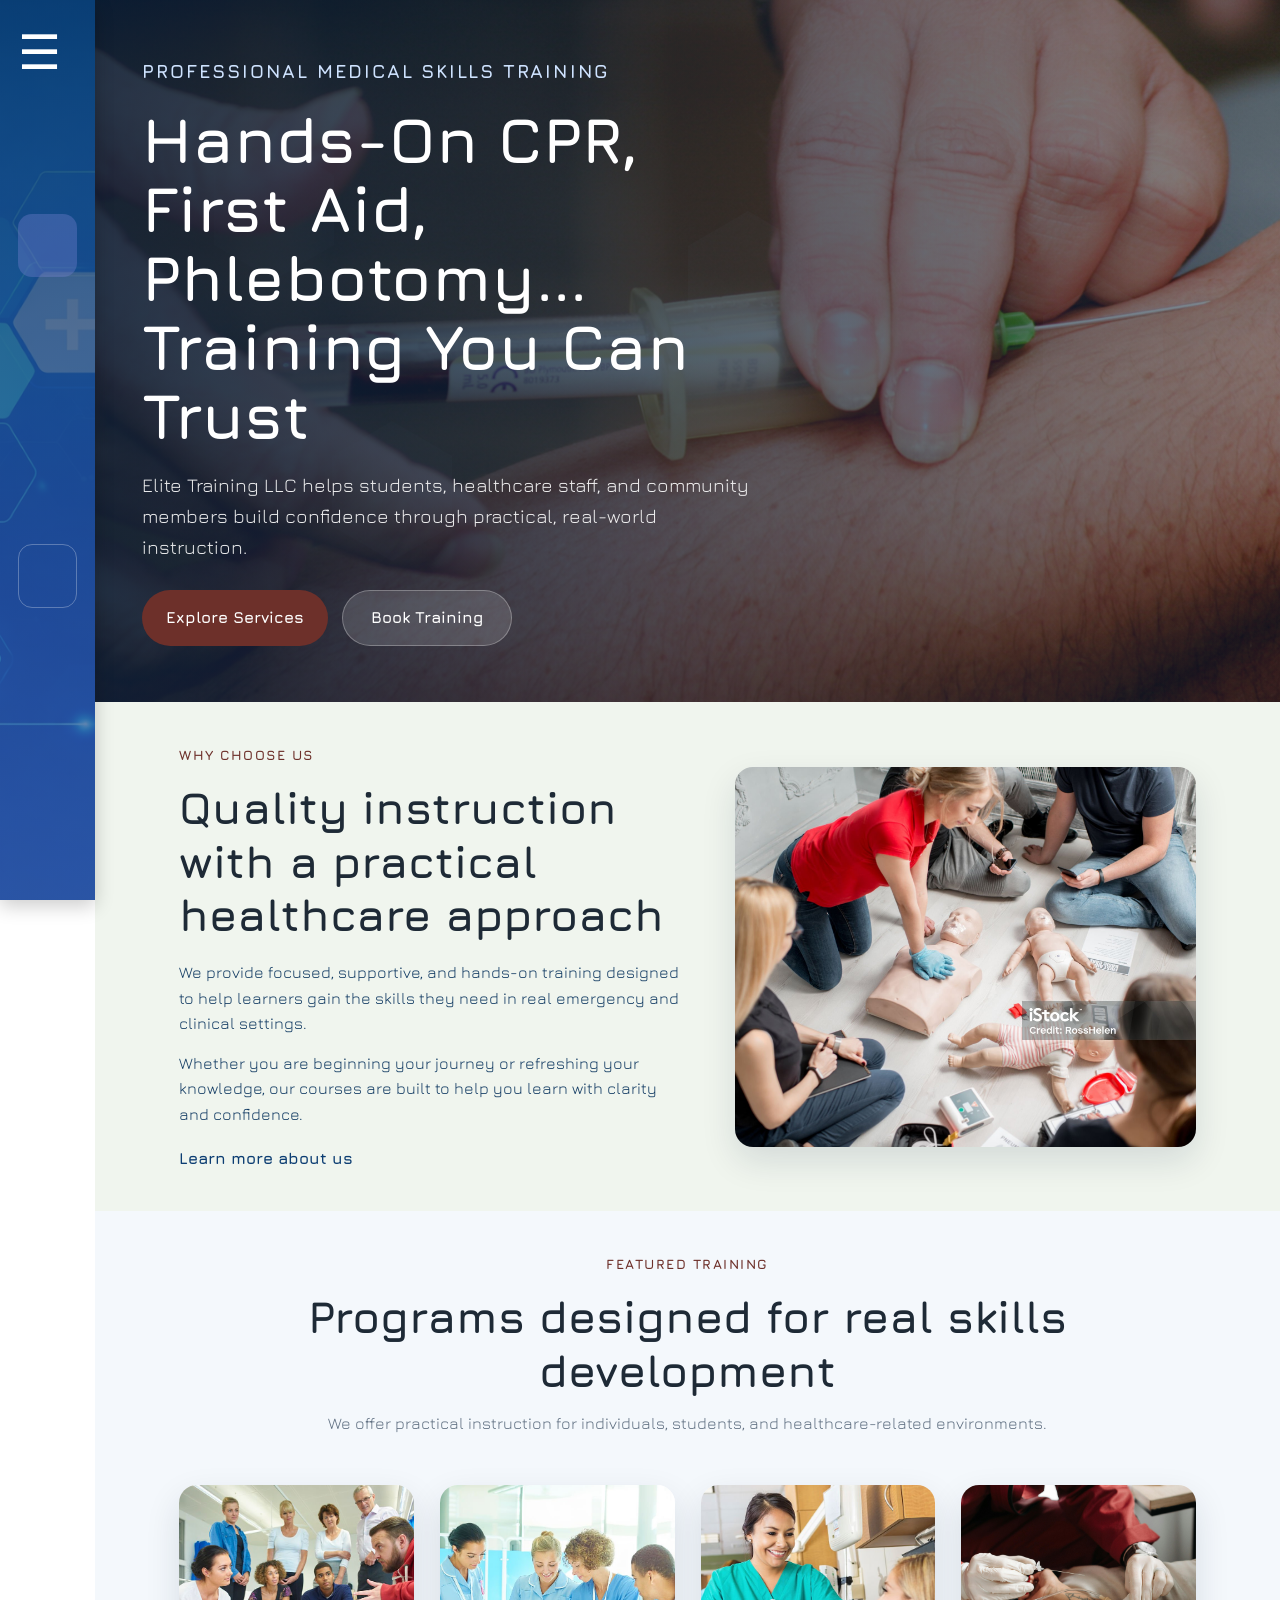
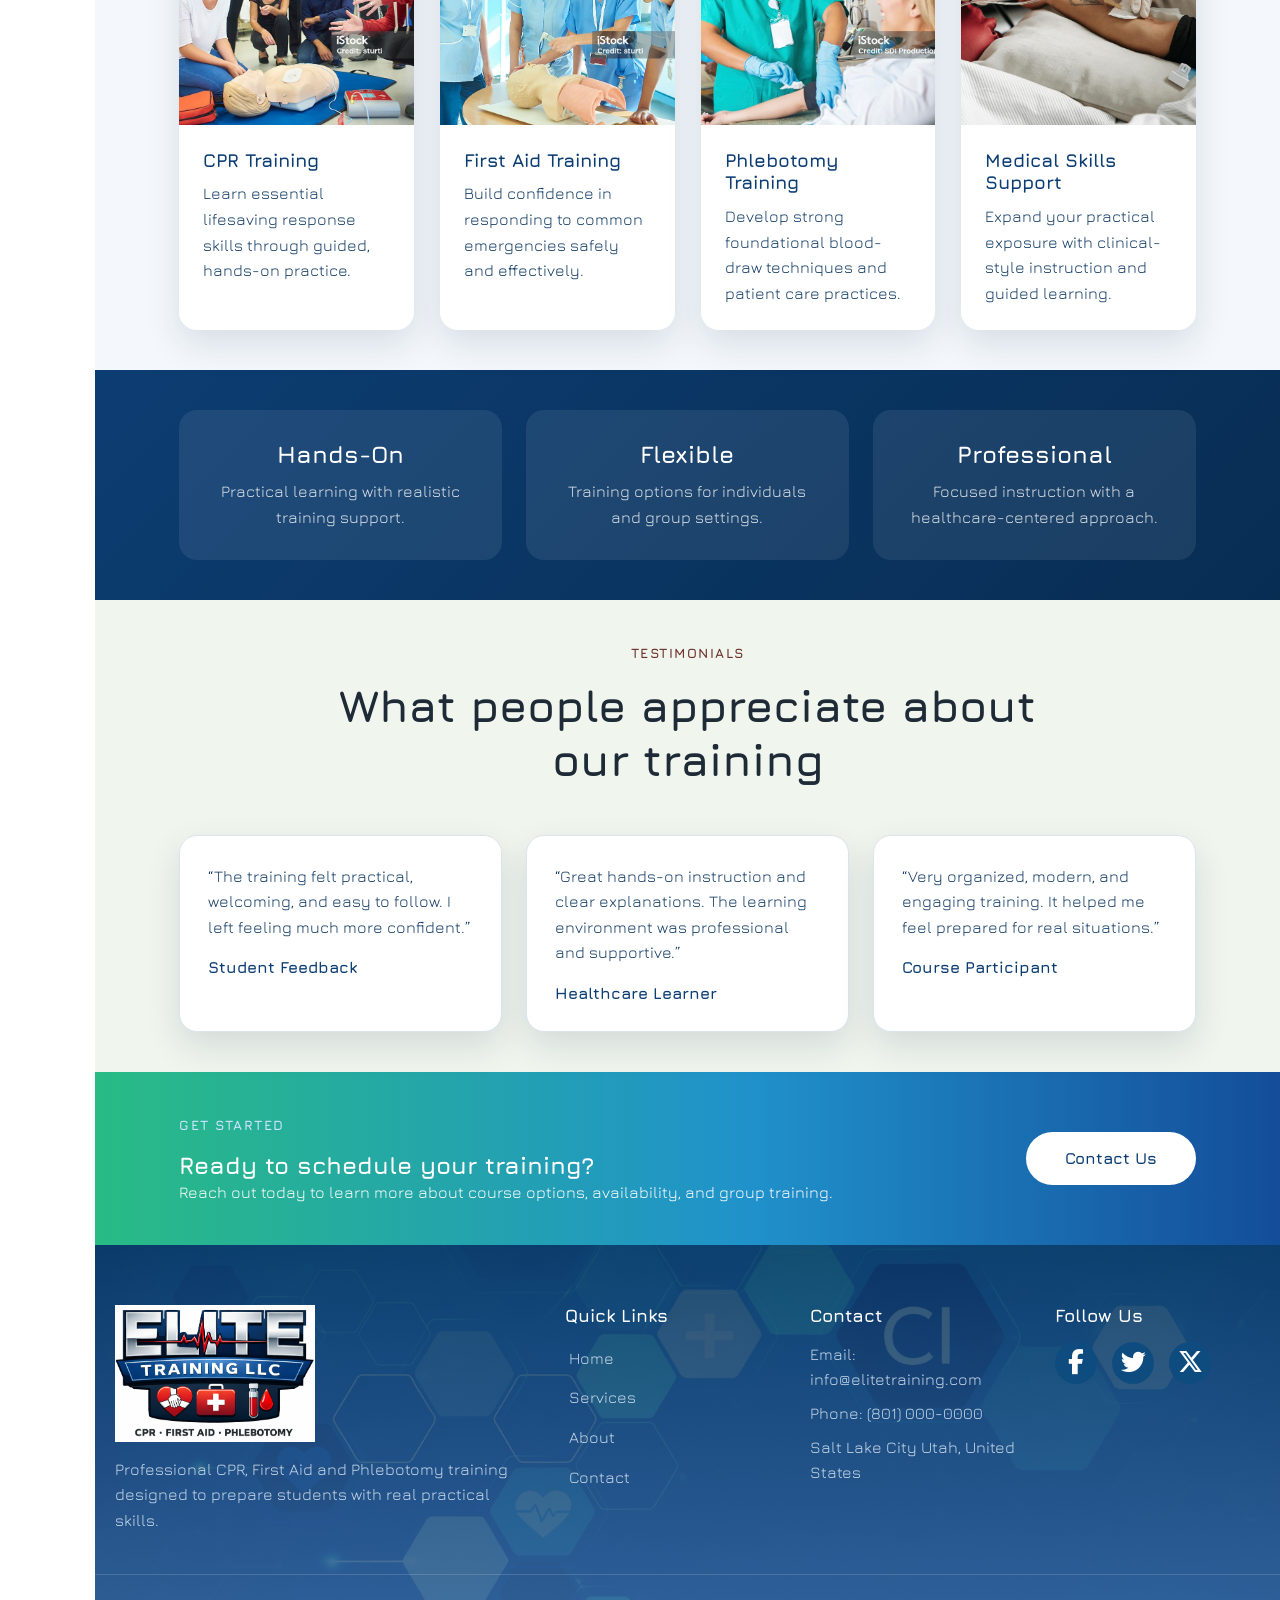
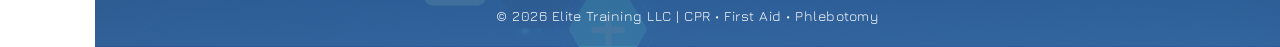
==== commit 624a36d9: "work on insert delay and duration on services page" ====
--- a/index.html
+++ b/index.html
@@ -12,6 +12,7 @@
     <link rel="preconnect" href="https://fonts.googleapis.com">
     <link rel="preconnect" href="https://fonts.gstatic.com" crossorigin>
     <link href="https://fonts.googleapis.com/css2?family=Jura:wght@300..700&display=swap" rel="stylesheet">
+    <link href="https://unpkg.com/aos@2.3.4/dist/aos.css" rel="stylesheet">
 </head>
 
 <body>
@@ -69,21 +70,21 @@
             <div class="container hero-content">
                 <div class="hero-text">
 
-                    <span class="eyebrow">Professional Medical Skills Training</span>
-
-                    <h1>
+                    <span data-aos="fade-right" data-aos-delay="400" data-aos-duration="800" class="eyebrow">Professional Medical Skills Training</span>
+
+                    <h1 data-aos="fade-right" data-aos-delay="700" data-aos-duration="1000" data-aos-offset="100">
                         Hands-On CPR, <br>
                         First Aid, Phlebotomy... <br>
                         Training You Can Trust
                     </h1>
 
-                    <p>
+                    <p data-aos="fade-right" data-aos-delay="900" data-aos-duration="900">
                         Elite Training LLC helps students, healthcare staff,
                         and community members build confidence through practical,
                         real-world instruction.
                     </p>
 
-                    <div class="hero-actions">
+                    <div data-aos="fade-right" data-aos-delay="1100" data-aos-duration="1000" class="hero-actions">
                         <a href="services.html" class="btn btn-primary">Explore Services</a>
                         <a href="contact.html" class="btn btn-secondary">Book Training</a>
                     </div>
@@ -96,20 +97,20 @@
         <section class="section intro-section">
             <div class="container two-col">
                 <div>
-                    <span class="section-tag">Why Choose Us</span>
-                    <h2>Quality instruction with a practical healthcare approach</h2>
-                    <p>
+                    <span data-aos="fade-up" data-aos-delay="300" data-aos-duration="800" data-aos-offset="150" class="section-tag">Why Choose Us</span>
+                    <h2 data-aos="fade-up" data-aos-delay="400" data-aos-duration="900" data-aos-offset="200">Quality instruction with a practical healthcare approach</h2>
+                    <p data-aos="fade-up" data-aos-delay="600" data-aos-duration="1000" data-aos-offset="150">
                         We provide focused, supportive, and hands-on training designed to
                         help learners gain the skills they need in real emergency and
                         clinical settings.
                     </p>
-                    <p>
+                    <p data-aos="fade-up" data-aos-delay="700" data-aos-duration="1000" data-aos-offset="150">
                         Whether you are beginning your journey or refreshing your knowledge,
                         our courses are built to help you learn with clarity and confidence.
                     </p>
                     <a href="about.html" class="text-link">Learn more about us</a>
                 </div>
-                <div class="image-card">
+                <div data-aos="fade-up" data-aos-delay="700" data-aos-duration="800" data-aos-offset="150" class="image-card">
                     <img src="images/cprtraining.jpg" alt="CPR training class" />
                 </div>
             </div>
@@ -127,7 +128,7 @@
                 </div>
 
                 <div class="card-grid">
-                    <article class="service-card">
+                    <article data-aos="zoom-in" data-aos-delay="400" data-aos-duration="1200" data-aos-offset="150" class="service-card">
                         <img src="images/cpr.jpg" alt="CPR training session" />
                         <div class="card-body">
                             <h3>CPR Training</h3>
@@ -138,7 +139,7 @@
                         </div>
                     </article>
 
-                    <article class="service-card">
+                    <article data-aos="zoom-in" data-aos-delay="600" data-aos-duration="1200" data-aos-offset="150" class="service-card">
                         <img src="images/cprlab.jpg" alt="First aid and healthcare training" />
                         <div class="card-body">
                             <h3>First Aid Training</h3>
@@ -149,7 +150,7 @@
                         </div>
                     </article>
 
-                    <article class="service-card">
+                    <article data-aos="zoom-in" data-aos-delay="800" data-aos-duration="1200" data-aos-offset="150" class="service-card">
                         <img src="images/phlebotomy.jpg" alt="Phlebotomy instruction" />
                         <div class="card-body">
                             <h3>Phlebotomy Training</h3>
@@ -160,7 +161,7 @@
                         </div>
                     </article>
 
-                    <article class="service-card">
+                    <article data-aos="zoom-in" data-aos-delay="1000" data-aos-duration="1200" data-aos-offset="150" class="service-card">
                         <img src="images/IVtherapy.jpg" alt="IV therapy training" />
                         <div class="card-body">
                             <h3>Medical Skills Support</h3>
@@ -269,10 +270,15 @@
             </div>
         </div>
         <div class="footer-bottom">
-            <p>© 2026 Elite Training LLC | CPR • First Aid • Phlebotomy</p>
+            <p class="footer-copy">© 2026 Elite Training LLC | CPR • First Aid • Phlebotomy</p>
         </div>
     </footer>
     <script src="js/script.js"></script>
+    <script src="https://unpkg.com/aos@2.3.4/dist/aos.js"></script>
+
+    <script>
+    AOS.init();
+    </script>
 </body>
 
 </html>
--- a/style/styles.css
+++ b/style/styles.css
@@ -50,7 +50,7 @@
 }
 
 .section {
-  padding: 80px 0;
+  padding: 40px ;
   background-color: #a9c79d2c;
 }
 
@@ -95,7 +95,7 @@
 }
 
 p {
-  color: #1e2a36;;
+  color: #123b63;;
 }
 
 .site-header {
@@ -322,6 +322,13 @@
   margin-left:280px;
 }
 
+.footer-copy {
+  color: #fbfcfd;
+  font-size: 14px;
+  text-align: center;
+  margin-top: 10px;
+  letter-spacing: .5px;
+}
 
 @keyframes floatHex {
 
@@ -341,7 +348,7 @@
 
 .hero {
   position: relative;
-  min-height: 48vh;
+  min-height: 78vh;
   display: flex;
   align-items: center;
   overflow: hidden;
@@ -357,7 +364,7 @@
 
 .hero-content {
   position: relative;
-  z-index: 2;
+  z-index: 3;
 }
 
 .hero-text {
@@ -799,7 +806,7 @@
 
   color: white;
   padding-top: 60px;
-  font-family: Arial, Helvetica, sans-serif;
+  font-family: "Jura", sans-serif;
 }
 
 .footer-container {
@@ -1010,4 +1017,92 @@
   padding: 30px;
   border-radius: 10px;
   box-shadow: 0 10px 20px rgba(0, 0, 0, .1);
+}
+
+/* MODALS */
+
+.course-modal {
+  border: none;
+  border-radius: 12px;
+  padding: 0;
+  width: 400px;
+  max-width: 90%;
+}
+
+.course-modal::backdrop {
+  background: rgba(0,0,0,.6);
+}
+
+.modal-content {
+  padding: 30px;
+  display: flex;
+  flex-direction: column;
+  gap: 12px;
+}
+
+.modal-content h2 {
+  margin-bottom: 10px;
+  color: var(--primary);
+}
+
+.modal-content input {
+  padding: 10px;
+  border: 1px solid var(--border);
+  border-radius: 6px;
+}
+
+.modal-actions {
+  display: flex;
+  justify-content: space-between;
+  margin-top: 15px;
+}
+
+.modal-actions button {
+  padding: 8px 16px;
+  border-radius: 6px;
+  border: none;
+  cursor: pointer;
+}
+
+/* =========================
+   Upcoming Training Sessions
+========================= */
+
+.training-table {
+  width: 100%;
+  border-collapse: collapse;
+  margin-top: 20px;
+  font-family: "Jura", sans-serif;
+}
+
+.training-table th {
+  text-align: left;
+  padding: 12px 10px;
+  background: var(--primary);
+  color: var(--white);
+  font-weight: 700;
+}
+
+.training-table td {
+  padding: 12px 10px;
+  border-bottom: 1px solid var(--border);
+  color: var(--text);
+}
+
+.training-table tr:hover {
+  background: #f4f8fc;
+}
+
+.training-table button {
+  background: var(--primary);
+  color: white;
+  border: none;
+  padding: 6px 14px;
+  border-radius: 6px;
+  cursor: pointer;
+  transition: var(--transition);
+}
+
+.training-table button:hover {
+  background: var(--primary-dark);
 }
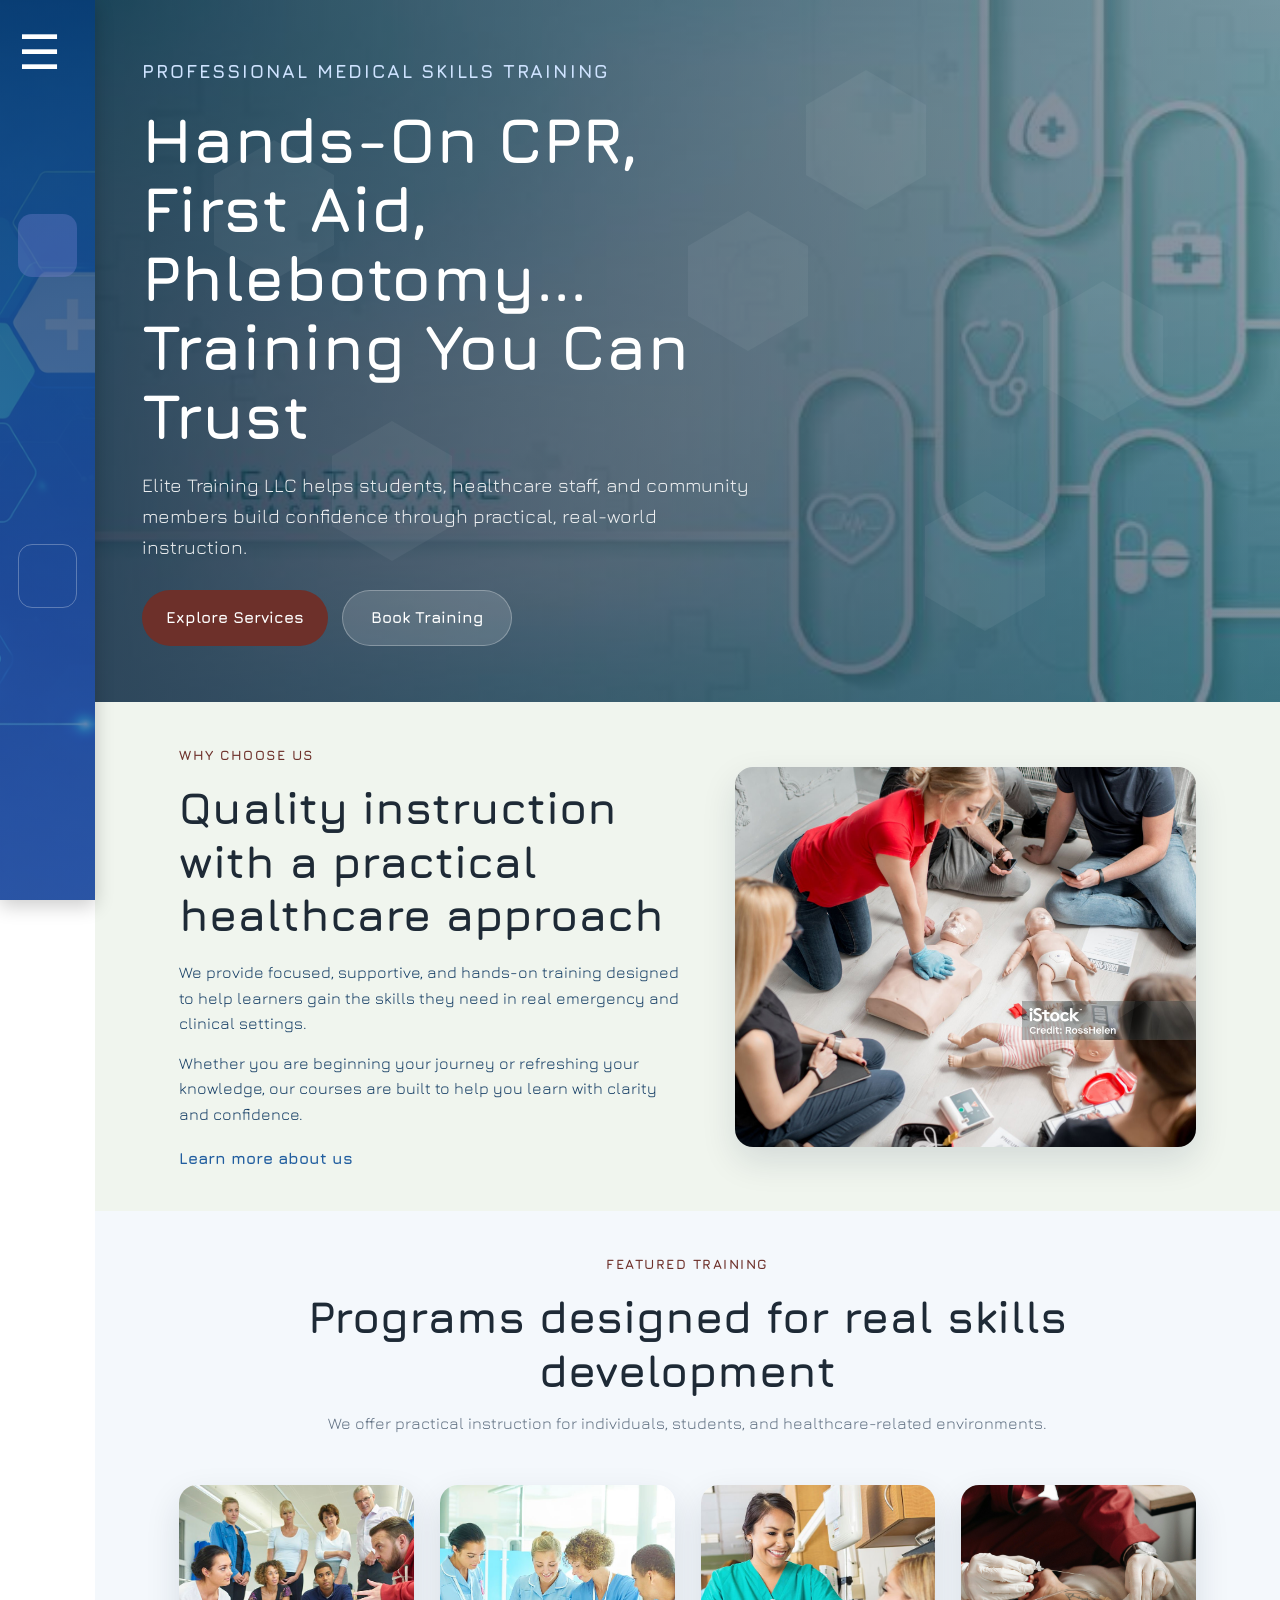
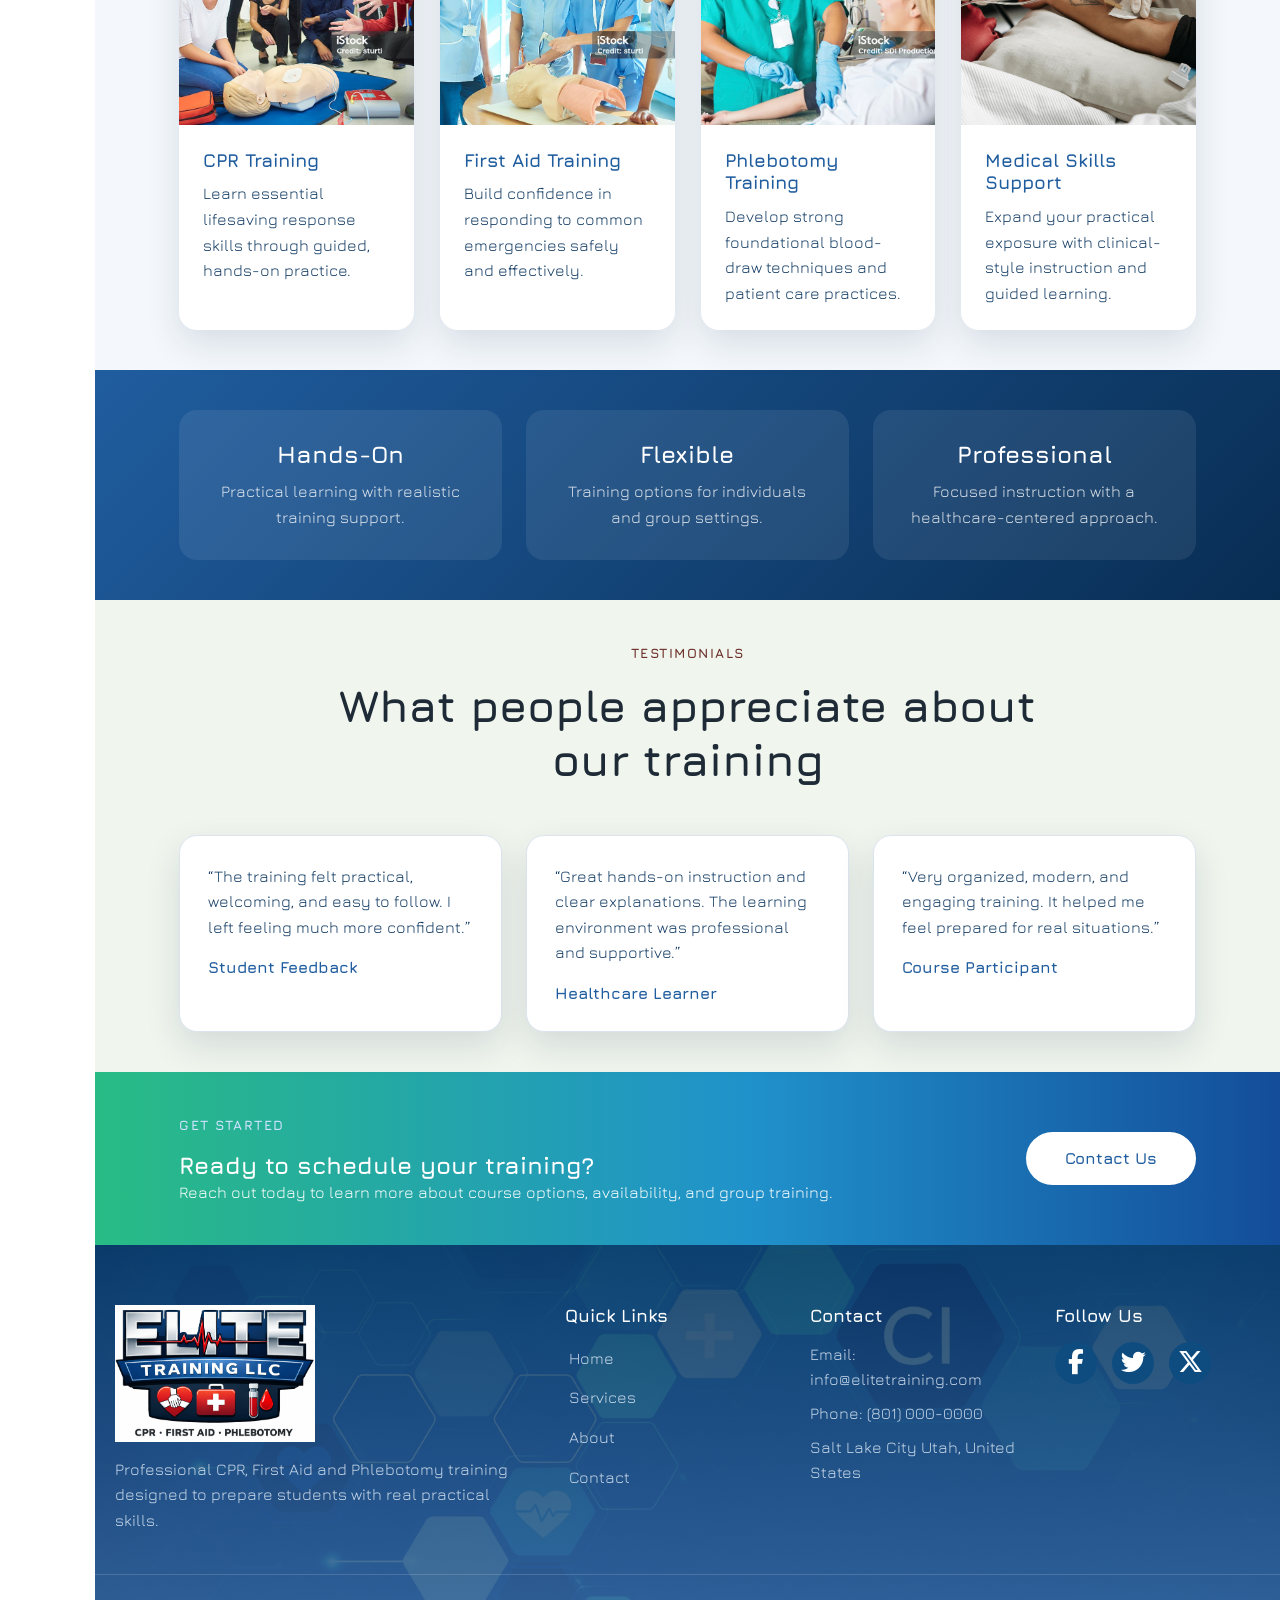
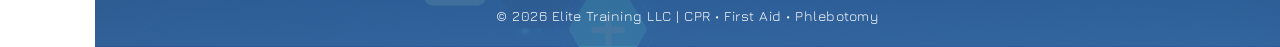
==== commit ea93182c: "update about page, add motion and add background" ====
--- a/index.html
+++ b/index.html
@@ -5,8 +5,7 @@
     <meta charset="UTF-8" />
     <meta name="viewport" content="width=device-width, initial-scale=1.0" />
     <title>Elite Training LLC | CPR, First Aid & Phlebotomy Training</title>
-    <meta name="description"
-        content="Elite Training LLC offers professional CPR, First Aid, Phlebotomy, and medical skills training with hands-on instruction and flexible scheduling." />
+    <meta name="description" content="Elite Training LLC offers professional CPR, First Aid, Phlebotomy, and medical skills training with hands-on instruction and flexible scheduling." />
     <link rel="stylesheet" href="https://cdnjs.cloudflare.com/ajax/libs/font-awesome/6.5.0/css/all.min.css">
     <link rel="stylesheet" href="style/styles.css" />
     <link rel="preconnect" href="https://fonts.googleapis.com">
@@ -21,7 +20,6 @@
             <a href="index.html" class="brand">
                 <img src="images/eliteLogo.png" alt="Elite Training LLC Logo" class="brand-logo" />
             </a>
-
             <button class="menu-toggle" id="menuToggle" aria-label="Open navigation">
                 ☰
             </button>
--- a/style/styles.css
+++ b/style/styles.css
@@ -1,5 +1,5 @@
 :root {
-  --primary: #0c3d72;
+  --primary: #205d9f;
   --primary-dark: #082d53;
   --accent: #6d302a;
   --accent-dark: #c62828;
@@ -354,14 +354,6 @@
   overflow: hidden;
 }
 
-.hero-overlay {
-  position: absolute;
-  inset: 0;
-  background:
-    linear-gradient(to right, rgba(8, 31, 57, 0.86), rgba(8, 31, 57, 0.38)),
-    linear-gradient(to top, rgba(8, 31, 57, 0.2), rgba(8, 31, 57, 0.1));
-}
-
 .hero-content {
   position: relative;
   z-index: 3;
@@ -439,12 +431,15 @@
 .hero-overlay {
   position: absolute;
   inset: 0;
-  z-index: 2;
   background:
-    linear-gradient(to right, rgba(8, 31, 57, 0.86), rgba(8, 31, 57, 0.38)),
-    linear-gradient(to top, rgba(8, 31, 57, 0.2), rgba(8, 31, 57, 0.1));
-}
-
+    linear-gradient(to right, rgba(8, 31, 57, 0.75), rgba(8, 31, 57, 0.35)),
+    linear-gradient(to top, rgba(8, 31, 57, 0.25), rgba(8, 31, 57, 0.1)),
+    url("../images/background3.jpg");
+    
+  background-size: cover;
+  background-position: center;
+  background-repeat: no-repeat;
+}
 .hero-content {
   position: relative;
   z-index: 3;
@@ -1027,6 +1022,12 @@
   padding: 0;
   width: 400px;
   max-width: 90%;
+  position: fixed;
+  top: 50%;
+  left: 50%;
+  transform: translate(-50%,-50%);
+  box-shadow: 0 20px 60px rgba(0,0,0,.3);
+
 }
 
 .course-modal::backdrop {
